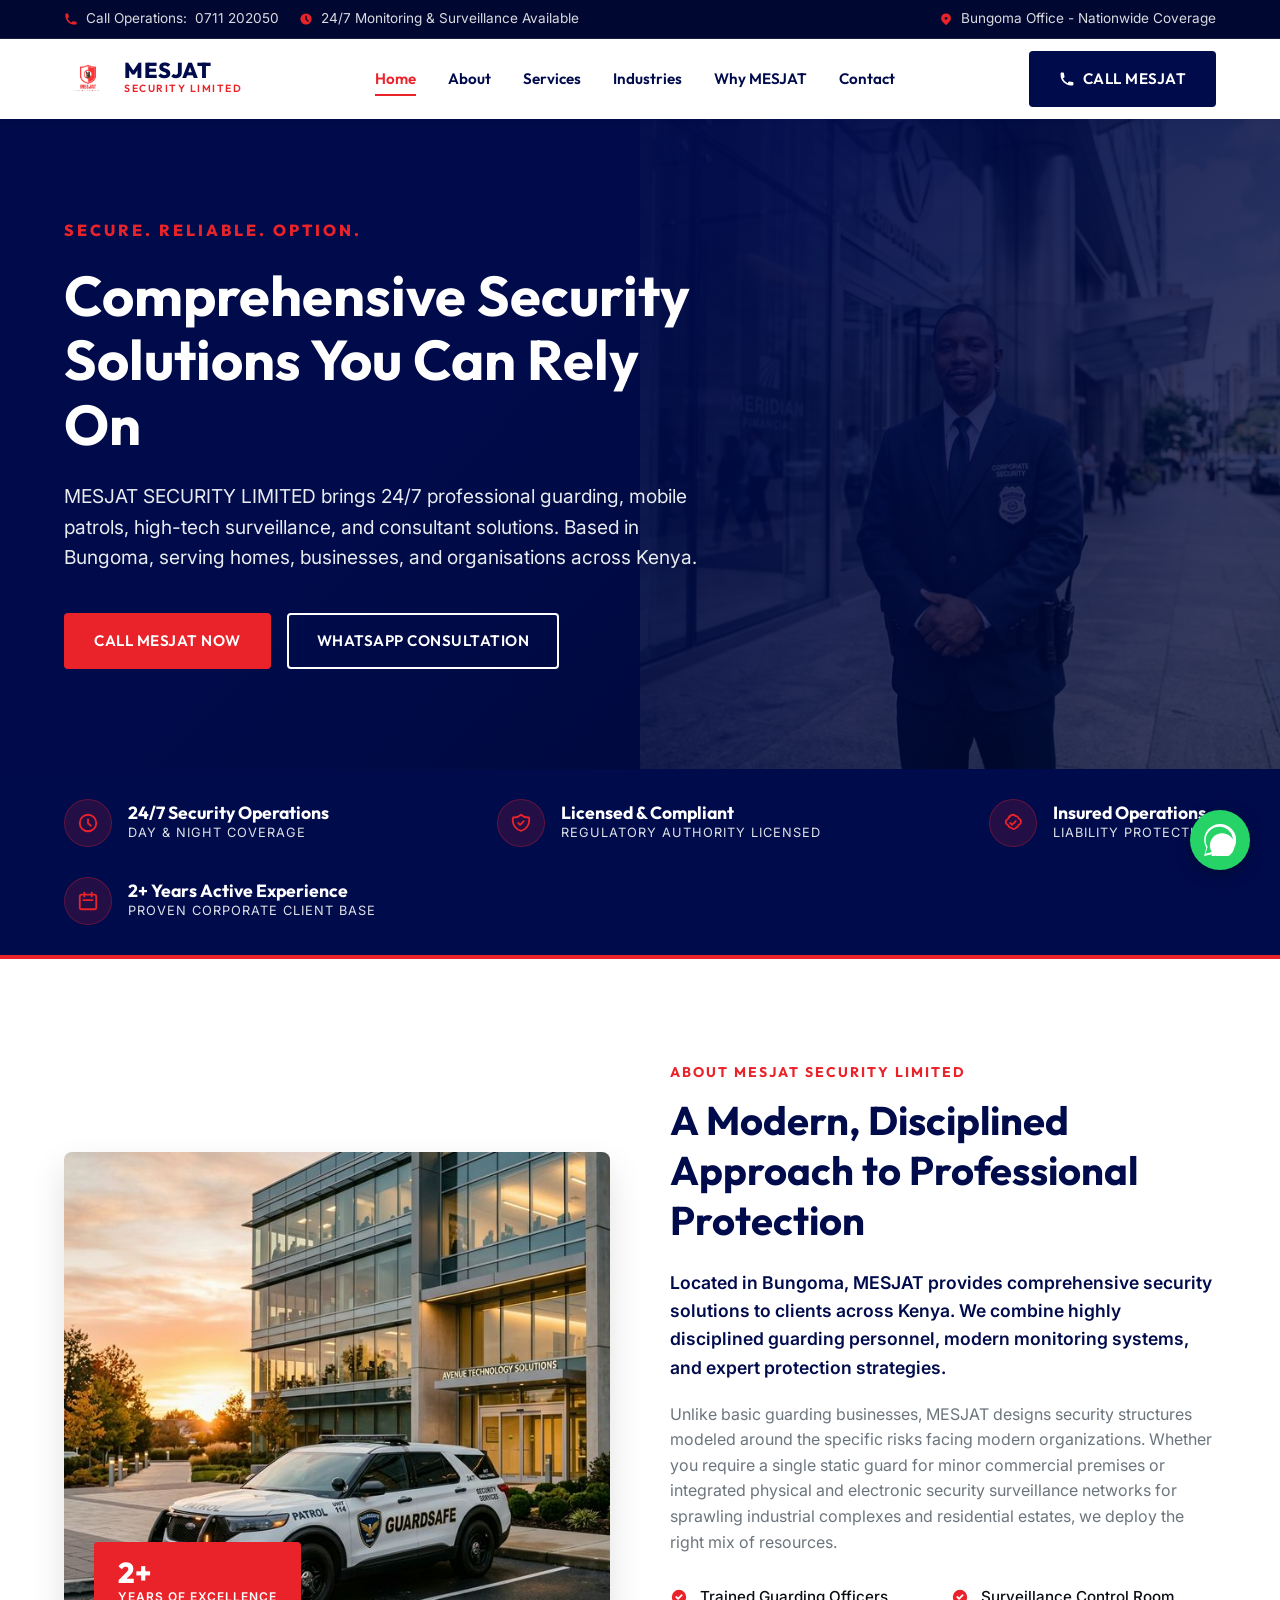
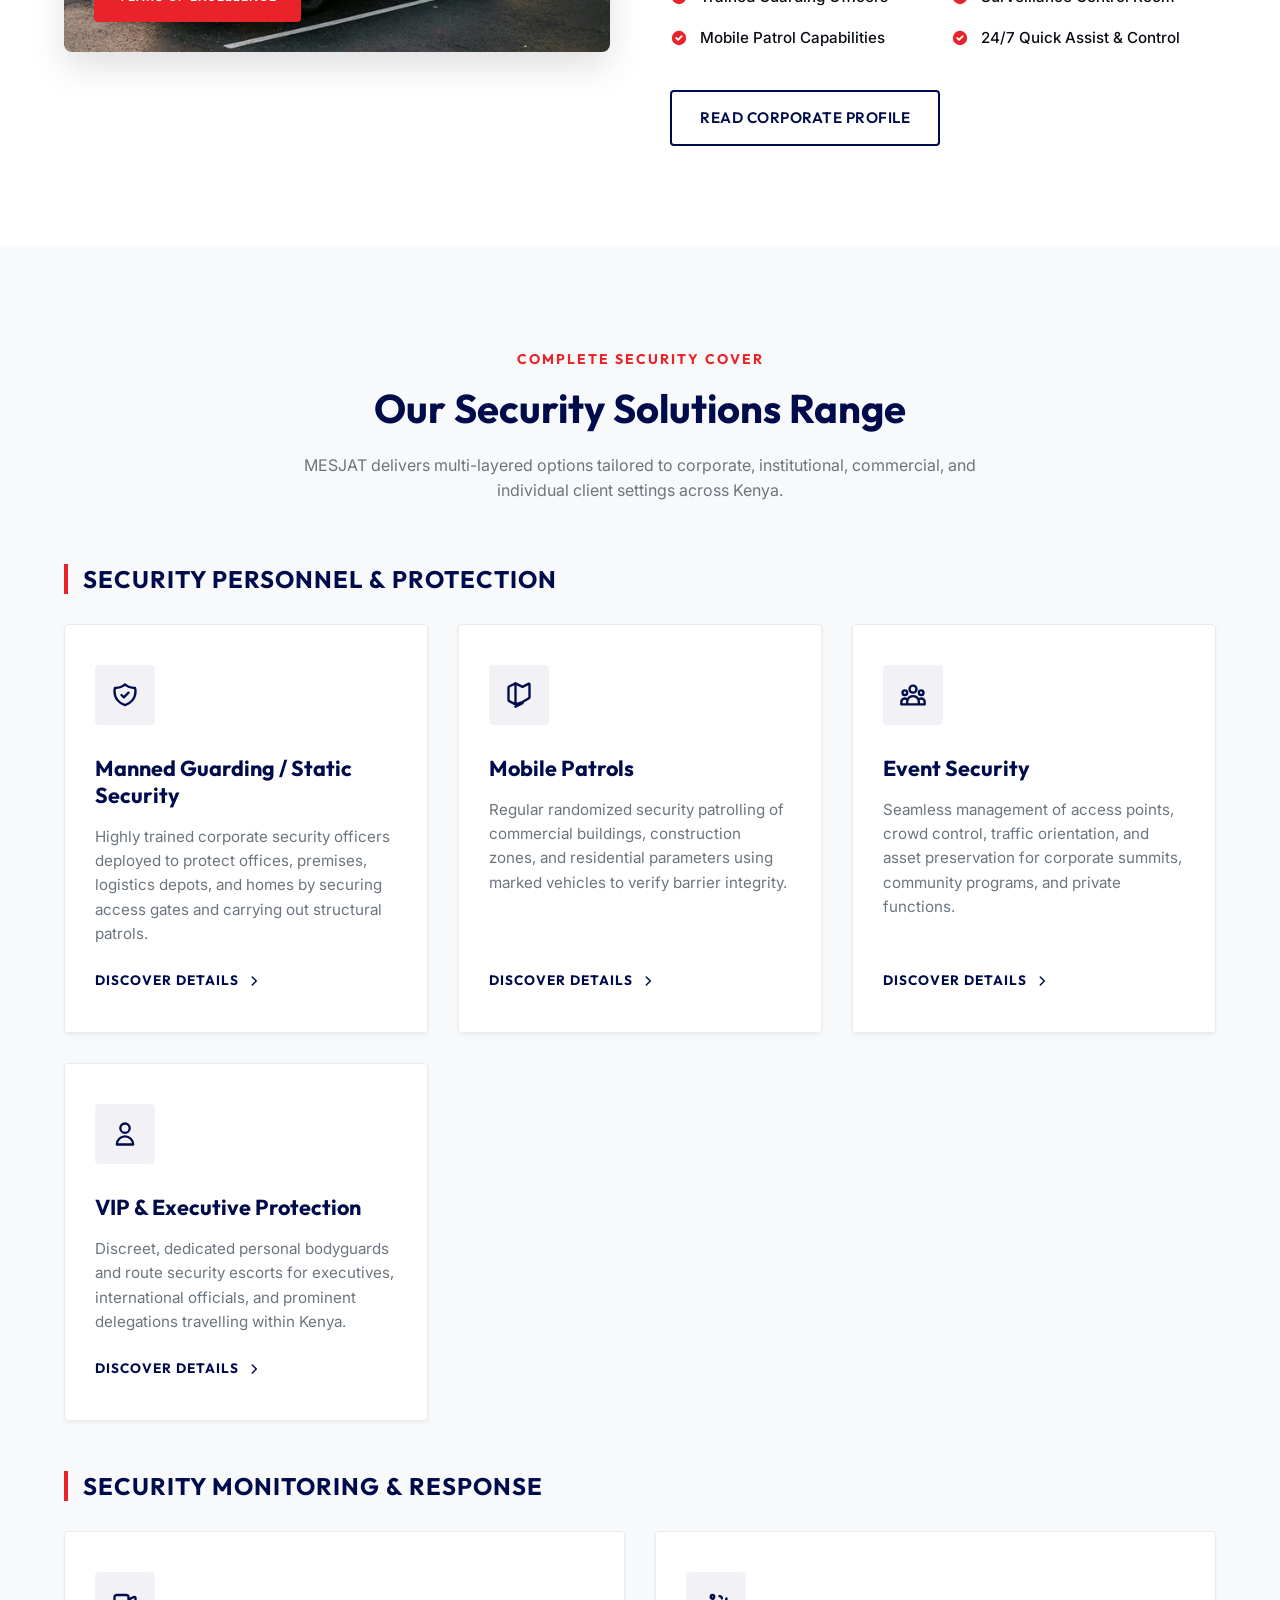
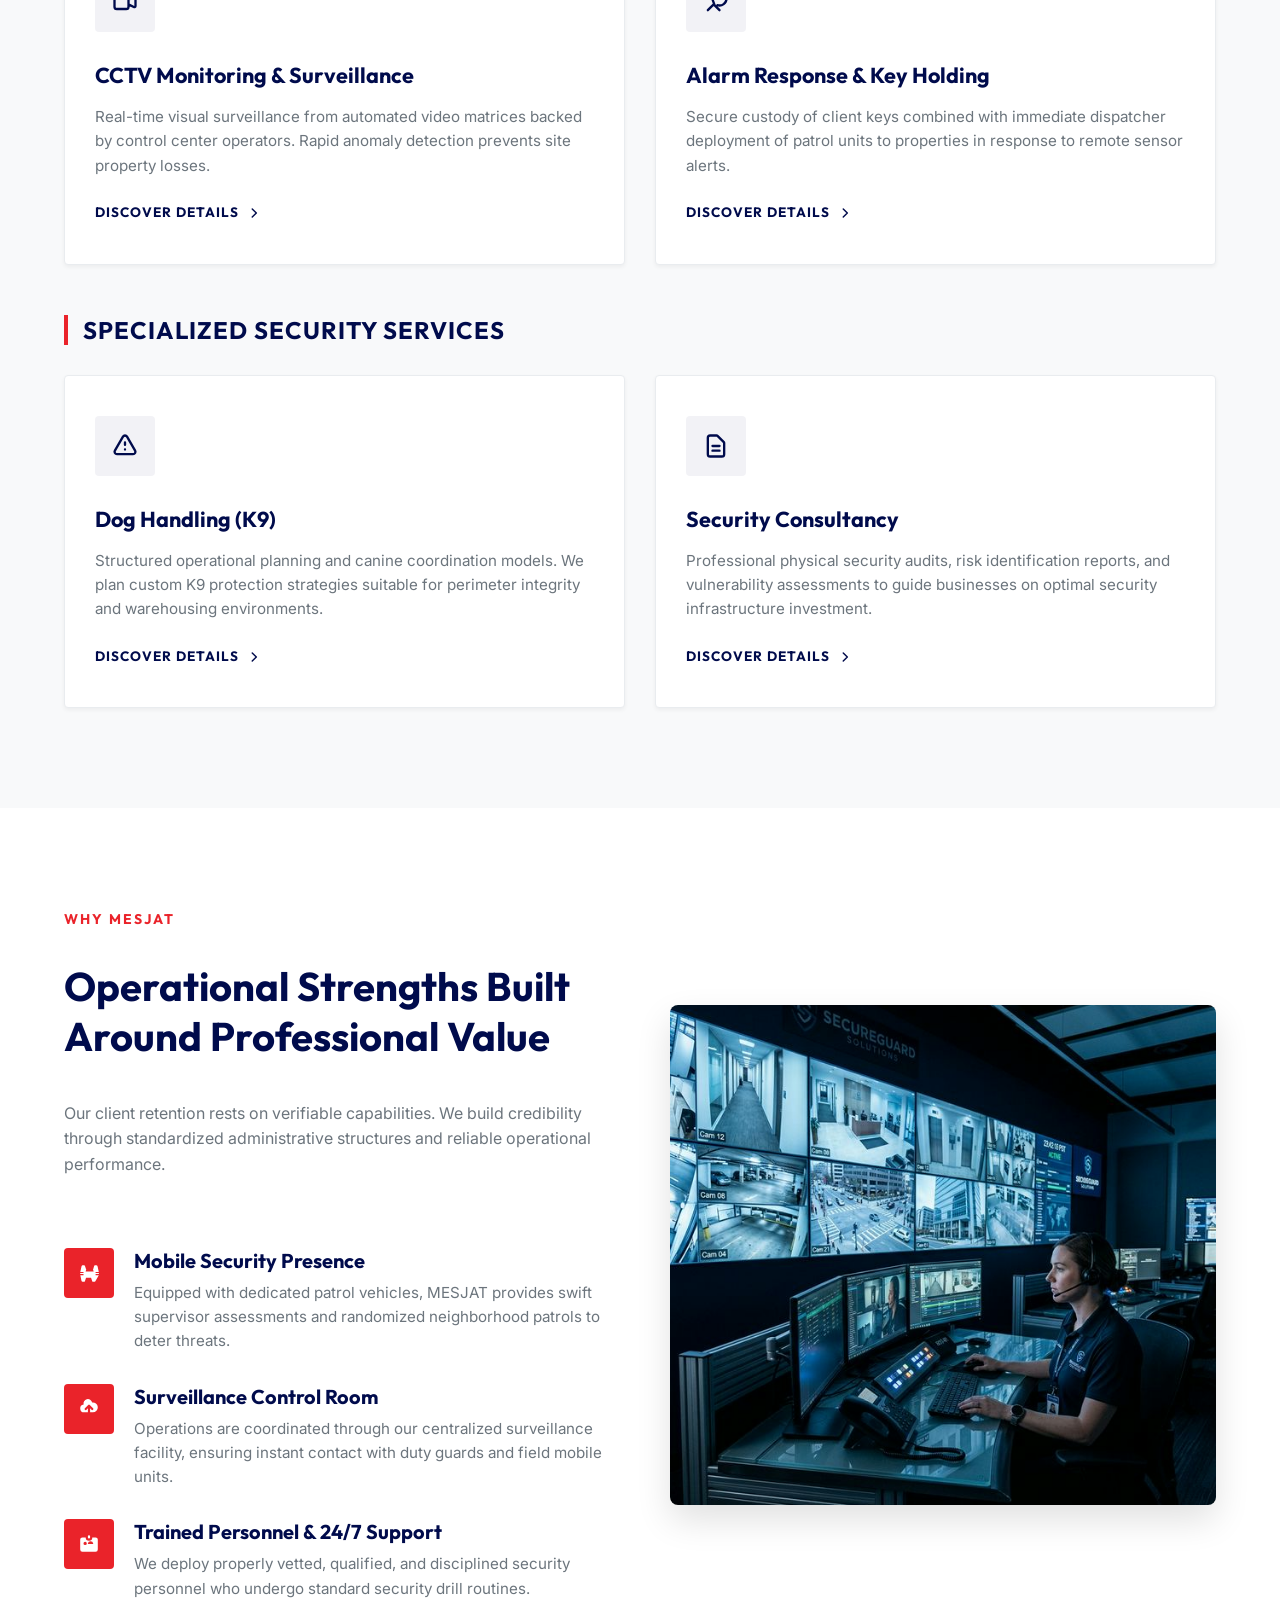
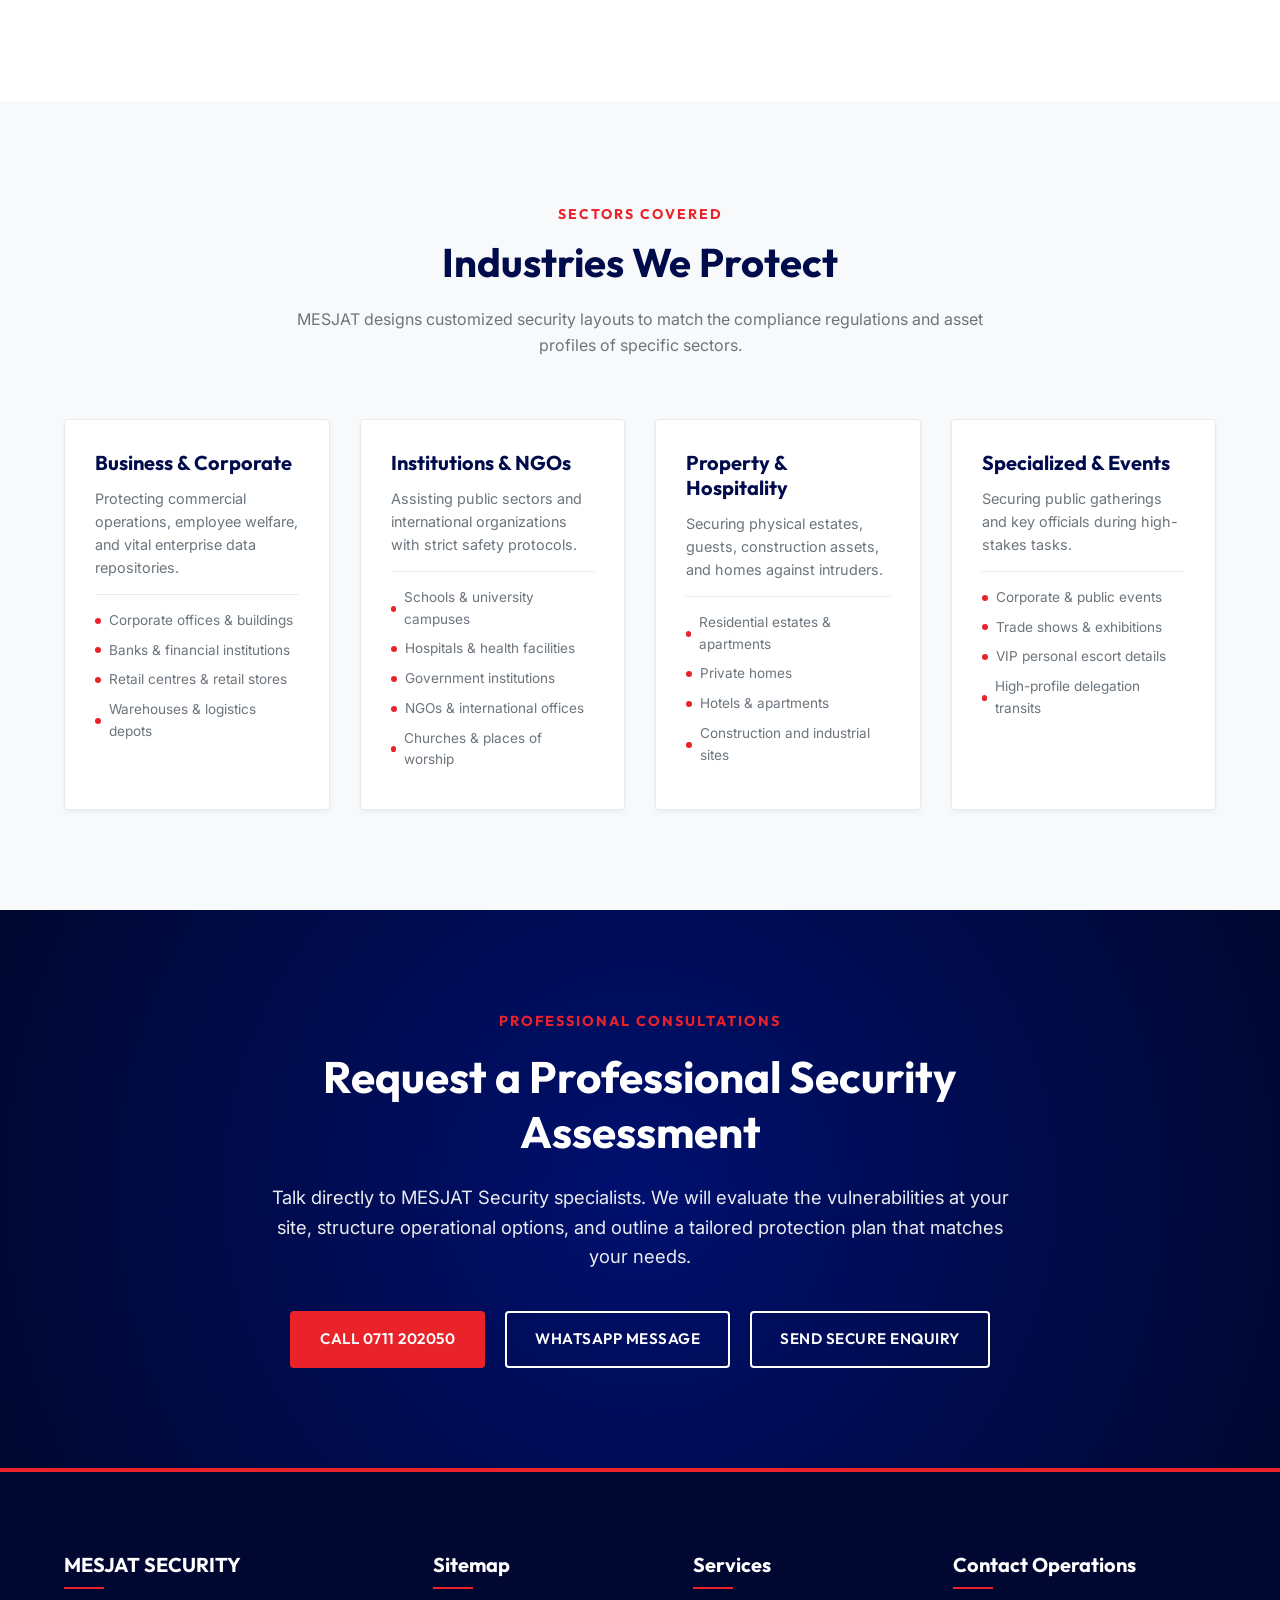
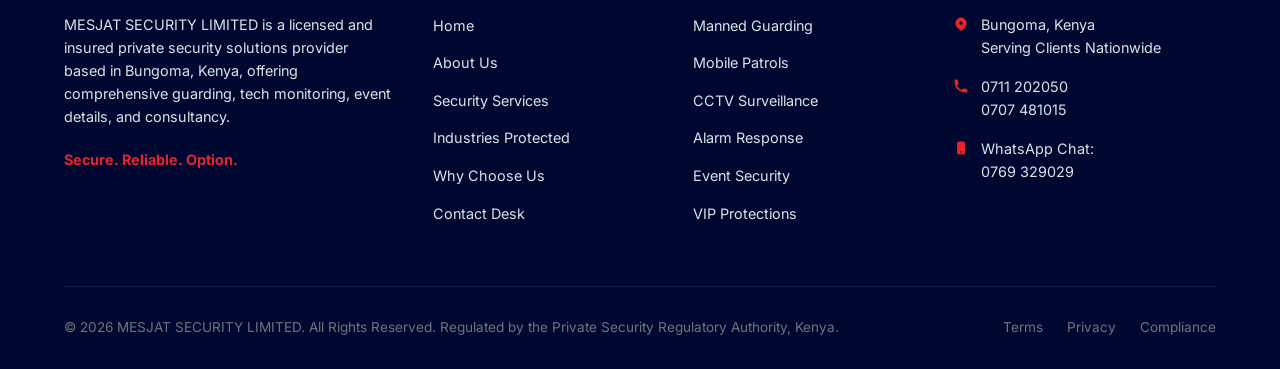
==== index.html @ 54c2fff3 "Initial MESJAT website" ====
<!DOCTYPE html>
<html lang="en">

<head>
    <meta charset="UTF-8">
    <meta name="viewport" content="width=device-width, initial-scale=1.0">
    <!-- Primary SEO Metadata -->
    <title>MESJAT SECURITY LIMITED — Premium Security Solutions in Bungoma & Across Kenya</title>
    <meta name="description"
        content="MESJAT SECURITY LIMITED offers professional, reliable guarding, mobile patrols, Event security, CCTV monitoring, VIP protection, and security consultancy. Located in Bungoma, serving clients across Kenya. Secure. Reliable. Option.">
    <meta name="keywords"
        content="security company Bungoma, security services Kenya, manned guarding Kenya, CCTV surveillance, VIP protection Kenya, mobile patrols, alarm response Bungoma, K9 security Kenya, security consultancy">
    <link rel="canonical" href="index.html">

    <!-- Open Graph / Social Metadata -->
    <meta property="og:type" content="website">
    <meta property="og:title" content="MESJAT SECURITY LIMITED — Secure. Reliable. Option.">
    <meta property="og:description"
        content="Professional, licensed, and comprehensive security solutions for corporate, property, institutional, and private clients. Based in Bungoma, Kenya.">
    <meta property="og:image" content="assets/MESJAT Security Ltd.png">

    <!-- Favicon & Stylesheet -->
    <link rel="shortcut icon" href="assets/Mesjat logo.png" type="image/x-icon">
    <link rel="stylesheet" href="css/style.css">
</head>

<body>

    <!-- Top Bar -->
    <div class="top-bar">
        <div class="container">
            <div class="top-bar-info">
                <div class="top-bar-item">
                    <!-- Telephone Icon -->
                    <svg fill="currentColor" viewBox="0 0 20 20">
                        <path
                            d="M2 3a1 1 0 011-1h2.153a1 1 0 01.986.836l.74 4.435a1 1 0 01-.54 1.06l-1.548.773a11.037 11.037 0 006.105 6.105l.774-1.548a1 1 0 011.059-.54l4.435.74a1 1 0 01.836.986V17a1 1 0 01-1 1h-2C7.82 18 2 12.18 2 5V3z">
                        </path>
                    </svg>
                    Call Operations: <a href="tel:0711202050" class="phone-link-primary" data-format-text="true">0711
                        202050</a>
                </div>
                <div class="top-bar-item">
                    <!-- Clock Icon -->
                    <svg fill="currentColor" viewBox="0 0 20 20">
                        <path fill-rule="evenodd"
                            d="M10 18a8 8 0 100-16 8 8 0 000 16zm1-12a1 1 0 10-2 0v4a1 1 0 00.293.707l2.828 2.829a1 1 0 101.415-1.415L11 9.586V6z"
                            clip-rule="evenodd"></path>
                    </svg>
                    24/7 Monitoring & Surveillance Available
                </div>
            </div>
            <div class="top-bar-info">
                <div class="top-bar-item">
                    <!-- Location Pin Icon -->
                    <svg fill="currentColor" viewBox="0 0 20 20">
                        <path fill-rule="evenodd"
                            d="M5.05 4.05a7 7 0 119.9 9.9L10 18.9l-4.95-4.95a7 7 0 010-9.9zM10 11a2 2 0 100-4 2 2 0 000 4z"
                            clip-rule="evenodd"></path>
                    </svg>
                    Bungoma Office - Nationwide Coverage
                </div>
            </div>
        </div>
    </div>

    <!-- Header / Navbar -->
    <header class="site-header">
        <div class="container">
            <a href="index.html" class="logo-link" aria-label="MESJAT Security Home">
                <img src="assets/Mesjat logo.png" alt="MESJAT logo" class="logo-img">
                <div class="logo-text">
                    <span class="logo-name">MESJAT</span>
                    <span class="logo-sub">SECURITY LIMITED</span>
                </div>
            </a>

            <nav class="nav-bar" aria-label="Main Navigation">
                <ul class="nav-menu">
                    <li><a href="index.html" class="nav-link active">Home</a></li>
                    <li><a href="about.html" class="nav-link">About</a></li>
                    <li><a href="services.html" class="nav-link">Services</a></li>
                    <li><a href="industries.html" class="nav-link">Industries</a></li>
                    <li><a href="why-mesjat.html" class="nav-link">Why MESJAT</a></li>
                    <li><a href="contact.html" class="nav-link">Contact</a></li>
                </ul>
            </nav>

            <div class="header-cta">
                <a href="tel:0711202050" class="btn btn-navy phone-link-primary" data-format-text="false">
                    <!-- Phone Icon Inner -->
                    <svg fill="currentColor" viewBox="0 0 20 20" style="width:16px;height:16px;margin-right:8px;">
                        <path
                            d="M2 3a1 1 0 011-1h2.153a1 1 0 01.986.836l.74 4.435a1 1 0 01-.54 1.06l-1.548.773a11.037 11.037 0 006.105 6.105l.774-1.548a1 1 0 011.059-.54l4.435.74a1 1 0 01.836.986V17a1 1 0 01-1 1h-2C7.82 18 2 12.18 2 5V3z">
                        </path>
                    </svg>
                    CALL MESJAT
                </a>
            </div>

            <button class="burger-menu" aria-label="Toggle navigation menu" aria-expanded="false">
                <span class="burger-bar"></span>
                <span class="burger-bar"></span>
                <span class="burger-bar"></span>
            </button>
        </div>
    </header>

    <!-- Hero Section -->
    <section class="hero" aria-label="MESJAT Security Hero Banner">
        <div class="hero-bg" style="background-image: url('assets/corporate_security_hero.png');"></div>
        <div class="hero-overlay"></div>
        <div class="container">
            <div class="hero-content reveal active">
                <span class="hero-tagline">Secure. Reliable. Option.</span>
                <h1 class="hero-title">Comprehensive Security Solutions You Can Rely On</h1>
                <p class="hero-subtitle">MESJAT SECURITY LIMITED brings 24/7 professional guarding, mobile patrols,
                    high-tech surveillance, and consultant solutions. Based in Bungoma, serving homes, businesses, and
                    organisations across Kenya.</p>
                <div class="hero-actions">
                    <a href="tel:0711202050" class="btn btn-primary phone-link-primary" data-format-text="false">CALL
                        MESJAT NOW</a>
                    <a href="#" class="btn btn-secondary whatsapp-link-btn" target="_blank" rel="noopener">WHATSAPP
                        CONSULTATION</a>
                </div>
            </div>
        </div>
    </section>

    <!-- Trust Strip -->
    <section class="trust-strip" aria-label="MESJAT Verified Trust Credentials">
        <div class="container">
            <div class="trust-grid">
                <div class="trust-item">
                    <div class="trust-icon">
                        <!-- Clock Logo -->
                        <svg fill="none" stroke="currentColor" stroke-width="2" viewBox="0 0 24 24">
                            <path stroke-linecap="round" stroke-linejoin="round"
                                d="M12 8v4l3 3m6-3a9 9 0 11-18 0 9 9 0 0118 0z"></path>
                        </svg>
                    </div>
                    <div class="trust-text">
                        <h4>24/7 Security Operations</h4>
                        <p>Day & Night Coverage</p>
                    </div>
                </div>
                <div class="trust-item">
                    <div class="trust-icon">
                        <!-- Shield Badge Logo -->
                        <svg fill="none" stroke="currentColor" stroke-width="2" viewBox="0 0 24 24">
                            <path stroke-linecap="round" stroke-linejoin="round"
                                d="M9 12l2 2 4-4m5.618-4.016A11.955 11.955 0 0112 2.944a11.955 11.955 0 01-8.618 3.04A12.02 12.02 0 003 9c0 5.591 3.824 10.29 9 11.622 5.176-1.332 9-6.03 9-11.622 0-1.042-.133-2.052-.382-3.016z">
                            </path>
                        </svg>
                    </div>
                    <div class="trust-text">
                        <h4>Licensed & Compliant</h4>
                        <p>Regulatory Authority Licensed</p>
                    </div>
                </div>
                <div class="trust-item">
                    <div class="trust-icon">
                        <!-- Insured Ribbon Logo -->
                        <svg fill="none" stroke="currentColor" stroke-width="2" viewBox="0 0 24 24">
                            <path stroke-linecap="round" stroke-linejoin="round"
                                d="M9 12l2 2 4-4M7.835 4.697a3.42 3.42 0 001.946-.806 3.42 3.42 0 014.438 0 3.42 3.42 0 001.946.806 3.475 3.475 0 011.611 1.713c.25.502.64.902 1.118 1.148a3.42 3.42 0 010 6.084 3.42 3.42 0 00-1.118 1.148 3.475 3.475 0 01-1.61 1.713c-.502.25-.902.64-1.148 1.118a3.42 3.42 0 01-4.438 0 3.42 3.42 0 00-1.946-.806 3.476 3.476 0 01-1.611-1.713c-.25-.502-.64-.902-1.118-1.148a3.42 3.42 0 010-6.084 3.42 3.42 0 001.118-1.148 3.475 3.475 0 011.61-1.713z">
                            </path>
                        </svg>
                    </div>
                    <div class="trust-text">
                        <h4>Insured Operations</h4>
                        <p>Liability Protection</p>
                    </div>
                </div>
                <div class="trust-item">
                    <div class="trust-icon">
                        <!-- Calendar / 2 Years -->
                        <svg fill="none" stroke="currentColor" stroke-width="2" viewBox="0 0 24 24">
                            <path stroke-linecap="round" stroke-linejoin="round"
                                d="M8 7V3m8 4V3m-9 8h10M5 21h14a2 2 0 002-2V7a2 2 0 00-2-2H5a2 2 0 00-2 2v12a2 2 0 002 2z">
                            </path>
                        </svg>
                    </div>
                    <div class="trust-text">
                        <h4>2+ Years Active Experience</h4>
                        <p>Proven Corporate Client Base</p>
                    </div>
                </div>
            </div>
        </div>
    </section>

    <!-- About Section -->
    <section class="section reveal" id="about" aria-label="About MESJAT Security">
        <div class="container">
            <div class="about-grid">
                <div class="about-image">
                    <!-- Displayed custom security vehicle graphics asset for representation -->
                    <img src="assets/mobile_patrol_car.png" alt="MESJAT Security licensed vehicle patrol capability">
                    <div class="about-badge">
                        <span class="years">2+</span>
                        <span class="text">Years of Excellence</span>
                    </div>
                </div>
                <div class="about-content">
                    <span class="subtitle">About MESJAT Security Limited</span>
                    <h2>A Modern, Disciplined Approach to Professional Protection</h2>
                    <p class="about-highlight">Located in Bungoma, MESJAT provides comprehensive security solutions to
                        clients across Kenya. We combine highly disciplined guarding personnel, modern monitoring
                        systems, and expert protection strategies.</p>
                    <p>Unlike basic guarding businesses, MESJAT designs security structures modeled around the specific
                        risks facing modern organizations. Whether you require a single static guard for minor
                        commercial premises or integrated physical and electronic security surveillance networks for
                        sprawling industrial complexes and residential estates, we deploy the right mix of resources.
                    </p>

                    <div class="about-bullets">
                        <div class="about-bullet-item">
                            <!-- Bullet check icon -->
                            <svg fill="currentColor" viewBox="0 0 20 20">
                                <path fill-rule="evenodd"
                                    d="M10 18a8 8 0 100-16 8 8 0 000 16zm3.707-9.293a1 1 0 00-1.414-1.414L9 10.586 7.707 9.293a1 1 0 00-1.414 1.414l2 2a1 1 0 001.414 0l4-4z"
                                    clip-rule="evenodd"></path>
                            </svg>
                            <span>Trained Guarding Officers</span>
                        </div>
                        <div class="about-bullet-item">
                            <svg fill="currentColor" viewBox="0 0 20 20">
                                <path fill-rule="evenodd"
                                    d="M10 18a8 8 0 100-16 8 8 0 000 16zm3.707-9.293a1 1 0 00-1.414-1.414L9 10.586 7.707 9.293a1 1 0 00-1.414 1.414l2 2a1 1 0 001.414 0l4-4z"
                                    clip-rule="evenodd"></path>
                            </svg>
                            <span>Surveillance Control Room</span>
                        </div>
                        <div class="about-bullet-item">
                            <svg fill="currentColor" viewBox="0 0 20 20">
                                <path fill-rule="evenodd"
                                    d="M10 18a8 8 0 100-16 8 8 0 000 16zm3.707-9.293a1 1 0 00-1.414-1.414L9 10.586 7.707 9.293a1 1 0 00-1.414 1.414l2 2a1 1 0 001.414 0l4-4z"
                                    clip-rule="evenodd"></path>
                            </svg>
                            <span>Mobile Patrol Capabilities</span>
                        </div>
                        <div class="about-bullet-item">
                            <svg fill="currentColor" viewBox="0 0 20 20">
                                <path fill-rule="evenodd"
                                    d="M10 18a8 8 0 100-16 8 8 0 000 16zm3.707-9.293a1 1 0 00-1.414-1.414L9 10.586 7.707 9.293a1 1 0 00-1.414 1.414l2 2a1 1 0 001.414 0l4-4z"
                                    clip-rule="evenodd"></path>
                            </svg>
                            <span>24/7 Quick Assist & Control</span>
                        </div>
                    </div>

                    <a href="about.html" class="btn btn-outline">Read Corporate Profile</a>
                </div>
            </div>
        </div>
    </section>

    <!-- Services Overview -->
    <section class="section section-bg-light reveal" id="services" aria-label="MESJAT Security Services">
        <div class="container">
            <div class="section-header">
                <span class="subtitle">Complete Security Cover</span>
                <h2>Our Security Solutions Range</h2>
                <p>MESJAT delivers multi-layered options tailored to corporate, institutional, commercial, and
                    individual client settings across Kenya.</p>
            </div>

            <div class="services-categories-container">
                <!-- Group 1: Personnel & Protection -->
                <div>
                    <h3 class="services-category-title">Security Personnel & Protection</h3>
                    <div class="services-grid">

                        <!-- 1. Manned Guarding -->
                        <div class="service-card">
                            <div class="service-icon">
                                <svg fill="none" stroke="currentColor" stroke-width="2" viewBox="0 0 24 24">
                                    <path stroke-linecap="round" stroke-linejoin="round"
                                        d="M9 12l2 2 4-4m5.618-4.016A11.955 11.955 0 0112 2.944a11.955 11.955 0 01-8.618 3.04A12.02 12.02 0 003 9c0 5.591 3.824 10.29 9 11.622 5.176-1.332 9-6.03 9-11.622 0-1.042-.133-2.052-.382-3.016z">
                                    </path>
                                </svg>
                            </div>
                            <h3>Manned Guarding / Static Security</h3>
                            <p>Highly trained corporate security officers deployed to protect offices, premises,
                                logistics depots, and homes by securing access gates and carrying out structural
                                patrols.</p>
                            <a href="services.html#manned-guarding" class="service-link">
                                Discover Details
                                <svg fill="none" stroke="currentColor" stroke-width="2.5" viewBox="0 0 24 24">
                                    <path stroke-linecap="round" stroke-linejoin="round" d="M9 5l7 7-7 7"></path>
                                </svg>
                            </a>
                        </div>

                        <!-- 2. Mobile Patrols -->
                        <div class="service-card">
                            <div class="service-icon">
                                <svg fill="none" stroke="currentColor" stroke-width="2" viewBox="0 0 24 24">
                                    <path stroke-linecap="round" stroke-linejoin="round"
                                        d="M9 20l-5.447-2.724A1 1 0 013 16.382V5.618a1 1 0 01.553-.894L9 2l6 3 5.447-2.724A1 1 0 0121 3.168v10.764a1 1 0 01-.553.894L15 18l-6 2zM9 2v18m0-18l6 3m-6 17l6-3">
                                    </path>
                                </svg>
                            </div>
                            <h3>Mobile Patrols</h3>
                            <p>Regular randomized security patrolling of commercial buildings, construction zones, and
                                residential parameters using marked vehicles to verify barrier integrity.</p>
                            <a href="services.html#mobile-patrols" class="service-link">
                                Discover Details
                                <svg fill="none" stroke="currentColor" stroke-width="2.5" viewBox="0 0 24 24">
                                    <path stroke-linecap="round" stroke-linejoin="round" d="M9 5l7 7-7 7"></path>
                                </svg>
                            </a>
                        </div>

                        <!-- 3. Event Security -->
                        <div class="service-card">
                            <div class="service-icon">
                                <svg fill="none" stroke="currentColor" stroke-width="2" viewBox="0 0 24 24">
                                    <path stroke-linecap="round" stroke-linejoin="round"
                                        d="M17 20h5v-2a3 3 0 00-5.356-1.857M17 20H7m10 0v-2c0-.656-.126-1.283-.356-1.857M7 20H2v-2a3 3 0 015.356-1.857M7 20v-2c0-.656.126-1.283.356-1.857m0 0a5.002 5.002 0 019.288 0M15 7a3 3 0 11-6 0 3 3 0 016 0zm6 3a2 2 0 11-4 0 2 2 0 014 0zM7 10a2 2 0 11-4 0 2 2 0 014 0z">
                                    </path>
                                </svg>
                            </div>
                            <h3>Event Security</h3>
                            <p>Seamless management of access points, crowd control, traffic orientation, and asset
                                preservation for corporate summits, community programs, and private functions.</p>
                            <a href="services.html#event-security" class="service-link">
                                Discover Details
                                <svg fill="none" stroke="currentColor" stroke-width="2.5" viewBox="0 0 24 24">
                                    <path stroke-linecap="round" stroke-linejoin="round" d="M9 5l7 7-7 7"></path>
                                </svg>
                            </a>
                        </div>

                        <!-- 6. VIP & Executive Protection -->
                        <div class="service-card">
                            <div class="service-icon">
                                <svg fill="none" stroke="currentColor" stroke-width="2" viewBox="0 0 24 24">
                                    <path stroke-linecap="round" stroke-linejoin="round"
                                        d="M16 7a4 4 0 11-8 0 4 4 0 018 0zM12 14a7 7 0 00-7 7h14a7 7 0 00-7-7z"></path>
                                </svg>
                            </div>
                            <h3>VIP & Executive Protection</h3>
                            <p>Discreet, dedicated personal bodyguards and route security escorts for executives,
                                international officials, and prominent delegations travelling within Kenya.</p>
                            <a href="services.html#vip-protection" class="service-link">
                                Discover Details
                                <svg fill="none" stroke="currentColor" stroke-width="2.5" viewBox="0 0 24 24">
                                    <path stroke-linecap="round" stroke-linejoin="round" d="M9 5l7 7-7 7"></path>
                                </svg>
                            </a>
                        </div>

                    </div>
                </div>

                <!-- Group 2: Monitoring & Response -->
                <div>
                    <h3 class="services-category-title">Security Monitoring & Response</h3>
                    <div class="services-grid">

                        <!-- 4. CCTV Monitoring -->
                        <div class="service-card">
                            <div class="service-icon">
                                <svg fill="none" stroke="currentColor" stroke-width="2" viewBox="0 0 24 24">
                                    <path stroke-linecap="round" stroke-linejoin="round"
                                        d="M15 10l4.553-2.276A1 1 0 0121 8.618v6.764a1 1 0 01-1.447.894L15 14M5 18h8a2 2 0 002-2V8a2 2 0 00-2-2H5a2 2 0 00-2 2v8a2 2 0 002 2z">
                                    </path>
                                </svg>
                            </div>
                            <h3>CCTV Monitoring & Surveillance</h3>
                            <p>Real-time visual surveillance from automated video matrices backed by control center
                                operators. Rapid anomaly detection prevents site property losses.</p>
                            <a href="services.html#cctv-monitoring" class="service-link">
                                Discover Details
                                <svg fill="none" stroke="currentColor" stroke-width="2.5" viewBox="0 0 24 24">
                                    <path stroke-linecap="round" stroke-linejoin="round" d="M9 5l7 7-7 7"></path>
                                </svg>
                            </a>
                        </div>

                        <!-- 5. Alarm Response -->
                        <div class="service-card">
                            <div class="service-icon">
                                <svg fill="none" stroke="currentColor" stroke-width="2" viewBox="0 0 24 24">
                                    <path stroke-linecap="round" stroke-linejoin="round"
                                        d="M15 7a2 2 0 012 2m4 0a6 6 0 01-7.743 5.74M10 14l-5 5m5-5l5 5m-4.243-4.243L9 9.757M10.5 7.5a1.5 1.5 0 11-3 0 1.5 1.5 0 013 0z">
                                    </path>
                                </svg>
                            </div>
                            <h3>Alarm Response & Key Holding</h3>
                            <p>Secure custody of client keys combined with immediate dispatcher deployment of patrol
                                units to properties in response to remote sensor alerts.</p>
                            <a href="services.html#alarm-response" class="service-link">
                                Discover Details
                                <svg fill="none" stroke="currentColor" stroke-width="2.5" viewBox="0 0 24 24">
                                    <path stroke-linecap="round" stroke-linejoin="round" d="M9 5l7 7-7 7"></path>
                                </svg>
                            </a>
                        </div>

                    </div>
                </div>

                <!-- Group 3: Specialized Security Services -->
                <div>
                    <h3 class="services-category-title">Specialized Security Services</h3>
                    <div class="services-grid">

                        <!-- 7. Dog Handling K9 -->
                        <div class="service-card">
                            <div class="service-icon">
                                <svg fill="none" stroke="currentColor" stroke-width="2" viewBox="0 0 24 24">
                                    <path stroke-linecap="round" stroke-linejoin="round"
                                        d="M12 9v2m0 4h.01m-6.938 4h13.856c1.54 0 2.502-1.667 1.732-3L13.732 4c-.77-1.333-2.694-1.333-3.464 0L3.34 16c-.77 1.333.192 3 1.732 3z">
                                    </path>
                                </svg>
                            </div>
                            <h3>Dog Handling (K9)</h3>
                            <p>Structured operational planning and canine coordination models. We plan custom K9
                                protection strategies suitable for perimeter integrity and warehousing environments.</p>
                            <a href="services.html#k9-handling" class="service-link">
                                Discover Details
                                <svg fill="none" stroke="currentColor" stroke-width="2.5" viewBox="0 0 24 24">
                                    <path stroke-linecap="round" stroke-linejoin="round" d="M9 5l7 7-7 7"></path>
                                </svg>
                            </a>
                        </div>

                        <!-- 8. Security Consultancy -->
                        <div class="service-card">
                            <div class="service-icon">
                                <svg fill="none" stroke="currentColor" stroke-width="2" viewBox="0 0 24 24">
                                    <path stroke-linecap="round" stroke-linejoin="round"
                                        d="M9 12h6m-6 4h6m2 5H7a2 2 0 01-2-2V5a2 2 0 012-2h5.586a1 1 0 01.707.293l5.414 5.414a1 1 0 01.293.707V19a2 2 0 01-2 2z">
                                    </path>
                                </svg>
                            </div>
                            <h3>Security Consultancy</h3>
                            <p>Professional physical security audits, risk identification reports, and vulnerability
                                assessments to guide businesses on optimal security infrastructure investment.</p>
                            <a href="services.html#security-consultancy" class="service-link">
                                Discover Details
                                <svg fill="none" stroke="currentColor" stroke-width="2.5" viewBox="0 0 24 24">
                                    <path stroke-linecap="round" stroke-linejoin="round" d="M9 5l7 7-7 7"></path>
                                </svg>
                            </a>
                        </div>

                    </div>
                </div>
            </div>
        </div>
    </section>

    <!-- Why MESJAT Section -->
    <section class="section reveal" id="why-choose-us" aria-label="Why Choose MESJAT Security">
        <div class="container">
            <div class="why-grid">
                <div class="why-list">
                    <span class="subtitle"
                        style="color:var(--brand-red); font-family:var(--font-heading); font-weight:700; text-transform:uppercase; letter-spacing:2px; font-size:0.875rem;">Why
                        MESJAT</span>
                    <h2 style="font-size:2.5rem; margin-bottom:10px;">Operational Strengths Built Around Professional
                        Value</h2>
                    <p style="margin-bottom:40px;">Our client retention rests on verifiable capabilities. We build
                        credibility through standardized administrative structures and reliable operational performance.
                    </p>

                    <div class="why-item">
                        <div class="why-icon">
                            <svg fill="currentColor" viewBox="0 0 20 20">
                                <path fill-rule="evenodd"
                                    d="M6.267 3.455a.75.75 0 00-.708-.523H4.562c-.666 0-1.258.455-1.4 1.102L2.09 9H5v1h-3v1h3v1H2.09l1.07 4.966c.142.647.734 1.102 1.4 1.102h.997a.75.75 0 00.708-.523l1.066-3.197h4.536l1.066 3.197a.75.75 0 00.708.523h.997c.666 0 1.258-.455 1.4-1.102L18.91 12H16v-1h3v-1h-3V9h2.91l-1.07-4.966a1.43 1.43 0 00-1.4-1.102h-.997a.75.75 0 00-.708.523L13.8 6.652H7.333L6.267 3.455zM6.9 8.652h7.333l-.666-2H7.566l-.666 2z"
                                    clip-rule="evenodd"></path>
                            </svg>
                        </div>
                        <div class="why-info">
                            <h3>Mobile Security Presence</h3>
                            <p>Equipped with dedicated patrol vehicles, MESJAT provides swift supervisor assessments and
                                randomized neighborhood patrols to deter threats.</p>
                        </div>
                    </div>

                    <div class="why-item">
                        <div class="why-icon">
                            <svg fill="currentColor" viewBox="0 0 20 20">
                                <path
                                    d="M5.5 13a3.5 3.5 0 01-.369-6.98 4 4.002 0 017.753-1.977A4.5 4.5 0 1113.5 13H11V9.413l1.293 1.293a1 1 0 001.414-1.414l-3-3a1 1 0 00-1.414 0l-3 3a1 1 0 101.414 1.414L9 9.414V13H5.5z">
                                </path>
                            </svg>
                        </div>
                        <div class="why-info">
                            <h3>Surveillance Control Room</h3>
                            <p>Operations are coordinated through our centralized surveillance facility, ensuring
                                instant contact with duty guards and field mobile units.</p>
                        </div>
                    </div>

                    <div class="why-item">
                        <div class="why-icon">
                            <svg fill="currentColor" viewBox="0 0 20 20">
                                <path fill-rule="evenodd"
                                    d="M10 2a1 1 0 00-1 1v1a1 1 0 002 0V3a1 1 0 00-1-1zM4 4h3a3 3 0 006 0h3a2 2 0 012 2v9a2 2 0 01-2 2H4a2 2 0 01-2-2V6a2 2 0 012-2zm2.5 7a1.5 1.5 0 100-3 1.5 1.5 0 000 3zm2.45-1.5a2.5 2.5 0 014.9 0 .5.5 0 01-.45.5h-4a.5.5 0 01-.45-.5z"
                                    clip-rule="evenodd"></path>
                            </svg>
                        </div>
                        <div class="why-info">
                            <h3>Trained Personnel & 24/7 Support</h3>
                            <p>We deploy properly vetted, qualified, and disciplined security personnel who undergo
                                standard security drill routines.</p>
                        </div>
                    </div>
                </div>

                <div class="why-image">
                    <img src="assets/cctv_monitoring_room.png" alt="MESJAT Security Operations Control Center in Kenya">
                </div>
            </div>
        </div>
    </section>

    <!-- Industries We Protect -->
    <section class="section section-bg-light reveal" id="industries" aria-label="Industries Protected by MESJAT">
        <div class="container">
            <div class="section-header">
                <span class="subtitle">Sectors Covered</span>
                <h2>Industries We Protect</h2>
                <p>MESJAT designs customized security layouts to match the compliance regulations and asset profiles of
                    specific sectors.</p>
            </div>

            <div class="industries-grid">
                <!-- Category 1: Corporate & Business -->
                <div class="industry-card">
                    <div class="industry-info">
                        <h3>Business & Corporate</h3>
                        <p>Protecting commercial operations, employee welfare, and vital enterprise data repositories.
                        </p>
                        <div class="industry-list">
                            <div class="industry-list-item">Corporate offices & buildings</div>
                            <div class="industry-list-item">Banks & financial institutions</div>
                            <div class="industry-list-item">Retail centres & retail stores</div>
                            <div class="industry-list-item">Warehouses & logistics depots</div>
                        </div>
                    </div>
                </div>

                <!-- Category 2: Public & Institutional -->
                <div class="industry-card">
                    <div class="industry-info">
                        <h3>Institutions & NGOs</h3>
                        <p>Assisting public sectors and international organizations with strict safety protocols.</p>
                        <div class="industry-list">
                            <div class="industry-list-item">Schools & university campuses</div>
                            <div class="industry-list-item">Hospitals & health facilities</div>
                            <div class="industry-list-item">Government institutions</div>
                            <div class="industry-list-item">NGOs & international offices</div>
                            <div class="industry-list-item">Churches & places of worship</div>
                        </div>
                    </div>
                </div>

                <!-- Category 3: Property & Residential -->
                <div class="industry-card">
                    <div class="industry-info">
                        <h3>Property & Hospitality</h3>
                        <p>Securing physical estates, guests, construction assets, and homes against intruders.</p>
                        <div class="industry-list">
                            <div class="industry-list-item">Residential estates & apartments</div>
                            <div class="industry-list-item">Private homes</div>
                            <div class="industry-list-item">Hotels & apartments</div>
                            <div class="industry-list-item">Construction and industrial sites</div>
                        </div>
                    </div>
                </div>

                <!-- Category 4: Events & VIP -->
                <div class="industry-card">
                    <div class="industry-info">
                        <h3>Specialized & Events</h3>
                        <p>Securing public gatherings and key officials during high-stakes tasks.</p>
                        <div class="industry-list">
                            <div class="industry-list-item">Corporate & public events</div>
                            <div class="industry-list-item">Trade shows & exhibitions</div>
                            <div class="industry-list-item">VIP personal escort details</div>
                            <div class="industry-list-item">High-profile delegation transits</div>
                        </div>
                    </div>
                </div>
            </div>
        </div>
    </section>

    <!-- Consultation Assessment CTA -->
    <section class="lead-section reveal" aria-label="Request Security Assessment">
        <div class="container">
            <span class="lead-subtitle">Professional Consultations</span>
            <h2>Request a Professional Security Assessment</h2>
            <p>Talk directly to MESJAT Security specialists. We will evaluate the vulnerabilities at your site,
                structure operational options, and outline a tailored protection plan that matches your needs.</p>
            <div class="lead-actions">
                <a href="tel:0711202050" class="btn btn-primary phone-link-primary" data-format-text="false">CALL 0711
                    202050</a>
                <a href="#" class="btn btn-secondary whatsapp-link-btn" target="_blank" rel="noopener">WHATSAPP
                    MESSAGE</a>
                <a href="contact.html" class="btn btn-outline"
                    style="border-color:var(--color-light); color:var(--color-light);">SEND SECURE ENQUIRY</a>
            </div>
        </div>
    </section>

    <!-- Footer -->
    <footer class="site-footer">
        <div class="container">
            <div class="footer-grid">
                <div class="footer-col footer-about">
                    <h3>MESJAT SECURITY</h3>
                    <p>MESJAT SECURITY LIMITED is a licensed and insured private security solutions provider based in
                        Bungoma, Kenya, offering comprehensive guarding, tech monitoring, event details, and
                        consultancy.</p>
                    <p style="font-weight: 700; color: var(--brand-red);">Secure. Reliable. Option.</p>
                </div>

                <div class="footer-col">
                    <h3>Sitemap</h3>
                    <ul class="footer-links-list">
                        <li><a href="index.html" class="footer-link">Home</a></li>
                        <li><a href="about.html" class="footer-link">About Us</a></li>
                        <li><a href="services.html" class="footer-link">Security Services</a></li>
                        <li><a href="industries.html" class="footer-link">Industries Protected</a></li>
                        <li><a href="why-mesjat.html" class="footer-link">Why Choose Us</a></li>
                        <li><a href="contact.html" class="footer-link">Contact Desk</a></li>
                    </ul>
                </div>

                <div class="footer-col">
                    <h3>Services</h3>
                    <ul class="footer-links-list">
                        <li><a href="services.html#manned-guarding" class="footer-link">Manned Guarding</a></li>
                        <li><a href="services.html#mobile-patrols" class="footer-link">Mobile Patrols</a></li>
                        <li><a href="services.html#cctv-monitoring" class="footer-link">CCTV Surveillance</a></li>
                        <li><a href="services.html#alarm-response" class="footer-link">Alarm Response</a></li>
                        <li><a href="services.html#event-security" class="footer-link">Event Security</a></li>
                        <li><a href="services.html#vip-protection" class="footer-link">VIP Protections</a></li>
                    </ul>
                </div>

                <div class="footer-col">
                    <h3>Contact Operations</h3>
                    <div class="footer-contact-info">
                        <div class="footer-contact-item">
                            <svg fill="currentColor" viewBox="0 0 20 20">
                                <path fill-rule="evenodd"
                                    d="M5.05 4.05a7 7 0 119.9 9.9L10 18.9l-4.95-4.95a7 7 0 010-9.9zM10 11a2 2 0 100-4 2 2 0 000 4z"
                                    clip-rule="evenodd"></path>
                            </svg>
                            <span>Bungoma, Kenya<br>Serving Clients Nationwide</span>
                        </div>
                        <div class="footer-contact-item">
                            <svg fill="currentColor" viewBox="0 0 20 20">
                                <path
                                    d="M2 3a1 1 0 011-1h2.153a1 1 0 01.986.836l.74 4.435a1 1 0 01-.54 1.06l-1.548.773a11.037 11.037 0 006.105 6.105l.774-1.548a1 1 0 011.059-.54l4.435.74a1 1 0 01.836.986V17a1 1 0 01-1 1h-2C7.82 18 2 12.18 2 5V3z">
                                </path>
                            </svg>
                            <div>
                                <a href="tel:0711202050" class="phone-link-primary">0711 202050</a><br>
                                <a href="tel:0707481015" class="phone-link-secondary">0707 481015</a>
                            </div>
                        </div>
                        <div class="footer-contact-item">
                            <!-- Mobile Phone/WhatsApp SVG -->
                            <svg fill="currentColor" viewBox="0 0 20 20">
                                <path fill-rule="evenodd"
                                    d="M7 2a2 2 0 00-2 2v12a2 2 0 002 2h6a2 2 0 002-2V4a2 2 0 00-2-2H7zm3 14a1 1 0 100-2 1 1 0 000 2z"
                                    clip-rule="evenodd"></path>
                            </svg>
                            <div>
                                WhatsApp Chat:<br>
                                <a href="#" class="whatsapp-link-btn" target="_blank" rel="noopener">0769 329029</a>
                            </div>
                        </div>
                    </div>
                </div>
            </div>

            <div class="footer-bottom">
                <p>&copy; 2026 MESJAT SECURITY LIMITED. All Rights Reserved. Regulated by the Private Security
                    Regulatory Authority, Kenya.</p>
                <div class="footer-bottom-links">
                    <a href="contact.html">Terms</a>
                    <a href="contact.html">Privacy</a>
                    <a href="contact.html">Compliance</a>
                </div>
            </div>
        </div>
    </footer>

    <!-- Floating WhatsApp Widget -->
    <a href="#" class="whats-app-btn whatsapp-link-btn" target="_blank" rel="noopener"
        aria-label="Chat with MESJAT on WhatsApp">
        <svg viewBox="0 0 24 24" fill="currentColor">
            <path
                d="M.057 24l1.687-6.163c-1.041-1.804-1.588-3.849-1.587-5.946C.003 5.419 5.422.002 12.079.002c3.222.001 6.252 1.255 8.533 3.538 2.28 2.282 3.53 5.314 3.528 8.537-.006 6.661-5.426 12.079-12.081 12.079-.001 0-.001 0-.002 0-2.002-.001-3.973-.5-5.713-1.448L0 24zm6.75-2.885c1.611.955 3.197 1.458 4.705 1.458 5.626 0 10.201-4.576 10.206-10.206.002-2.727-1.059-5.291-2.988-7.222-1.928-1.93-4.492-2.991-7.22-2.991-5.631 0-10.21 4.58-10.215 10.211-.001 1.776.495 3.447 1.436 4.9L1.042 22.37l4.908-1.288-.143-.227c-.896-1.424-1.371-3.08-1.37-4.78.005-5.074 4.126-9.196 9.206-9.196 2.46 0 4.773.96 6.516 2.704 1.74 1.742 2.7 4.056 2.698 6.517-.005 5.078-4.128 9.201-9.208 9.201-1.636 0-3.111-.475-4.497-1.411l-.323-.192-3.342.877.892-3.25-.238-.38c-.974-1.554-1.488-3.359-1.487-5.215a9.124 9.124 0 011.085-4.298z" />
        </svg>
        <span class="whats-app-tooltip">Chat with MESJAT</span>
    </a>

    <!-- Core Scripts -->
    <script src="js/main.js"></script>
</body>

</html>
---- css/style.css ----
/* ==========================================================================
   MESJAT SECURITY LIMITED - Core Styles & Design System
   ========================================================================== */

/* Google Fonts */
@import url('https://fonts.googleapis.com/css2?family=Inter:wght@300;400;500;600;700&family=Outfit:wght@400;500;600;700;800&display=swap');

:root {
    /* Brand Colors */
    --brand-navy: #000B4C;        /* Deep Navy Blue from flyers */
    --brand-navy-dark: #000730;   /* Deeper Navy accent */
    --brand-red: #ea232a;         /* Red/Orange brand accent */
    --brand-red-hover: #c9181e;   /* Darker red hover state */
    --brand-blue-light: #0d6efd;  /* Secondary blue accent */
    
    /* Neutral Colors */
    --color-dark: #0a0d14;        /* Primary page text / dark blocks */
    --color-light: #ffffff;       /* Pure white */
    --color-gray-50: #f8f9fa;     /* Softest background light gray */
    --color-gray-100: #e9ecef;    /* Light border/card background */
    --color-gray-200: #dee2e6;    /* Standard border */
    --color-gray-600: #6c757d;    /* Subtitle and muted body text */
    --color-gray-800: #343a40;    /* Dark card background/light text */
    --color-gray-900: #212529;    /* Dark text */
    
    /* Typography */
    --font-heading: 'Outfit', sans-serif;
    --font-body: 'Inter', sans-serif;
    
    /* Spacing & Layout */
    --container-max-width: 1200px;
    --header-height: 80px;
    --border-radius-sm: 4px;
    --border-radius-md: 8px;
    --border-radius-lg: 16px;
    
    /* Animation & Transitions */
    --transition-fast: 0.2s cubic-bezier(0.4, 0, 0.2, 1);
    --transition-smooth: 0.3s cubic-bezier(0.4, 0, 0.2, 1);
    --transition-slow: 0.5s cubic-bezier(0.4, 0, 0.2, 1);
    --shadow-sm: 0 2px 4px rgba(0, 0, 0, 0.05);
    --shadow-md: 0 8px 30px rgba(0, 0, 0, 0.08);
    --shadow-lg: 0 15px 35px rgba(0, 0, 0, 0.12);
}

/* Base Styles */
* {
    box-sizing: border-box;
    margin: 0;
    padding: 0;
}

html {
    scroll-behavior: smooth;
    font-size: 16px;
}

body {
    font-family: var(--font-body);
    font-size: 1rem;
    line-height: 1.6;
    color: var(--color-dark);
    background-color: var(--color-light);
    overflow-x: hidden;
    -webkit-font-smoothing: antialiased;
}

h1, h2, h3, h4, h5, h6 {
    font-family: var(--font-heading);
    font-weight: 700;
    line-height: 1.25;
    color: var(--brand-navy);
}

p {
    margin-bottom: 1rem;
    color: var(--color-gray-600);
}

a {
    color: inherit;
    text-decoration: none;
    transition: var(--transition-fast);
}

img {
    max-width: 100%;
    height: auto;
    display: block;
}

ul {
    list-style: none;
}

/* Accessibility: Focus outline */
a:focus-visible,
button:focus-visible,
input:focus-visible,
textarea:focus-visible,
select:focus-visible {
    outline: 3px solid var(--brand-red);
    outline-offset: 3px;
}

/* Reusable Components */

/* Layout Containers */
.container {
    width: 100%;
    max-width: var(--container-max-width);
    margin: 0 auto;
    padding: 0 24px;
}

.section {
    padding: 100px 0;
}

.section-bg-dark {
    background-color: var(--brand-navy-dark);
    color: var(--color-light);
}

.section-bg-dark h2,
.section-bg-dark h3,
.section-bg-dark h4 {
    color: var(--color-light);
}

.section-bg-dark p {
    color: var(--color-gray-100);
}

.section-bg-light {
    background-color: var(--color-gray-50);
}

/* Headings with premium style */
.section-header {
    text-align: center;
    max-width: 700px;
    margin: 0 auto 60px auto;
}

.section-header .subtitle {
    font-family: var(--font-heading);
    color: var(--brand-red);
    text-transform: uppercase;
    font-weight: 700;
    font-size: 0.875rem;
    letter-spacing: 2px;
    margin-bottom: 12px;
    display: inline-block;
}

.section-header h2 {
    font-size: 2.5rem;
    margin-bottom: 20px;
    position: relative;
}

/* Buttons */
.btn {
    display: inline-flex;
    align-items: center;
    justify-content: center;
    padding: 14px 28px;
    border-radius: var(--border-radius-sm);
    font-family: var(--font-heading);
    font-weight: 600;
    font-size: 0.95rem;
    border: 2px solid transparent;
    cursor: pointer;
    transition: var(--transition-smooth);
    text-transform: uppercase;
    letter-spacing: 0.5px;
}

.btn-primary {
    background-color: var(--brand-red);
    color: var(--color-light);
}

.btn-primary:hover {
    background-color: var(--brand-red-hover);
    transform: translateY(-2px);
    box-shadow: 0 8px 20px rgba(234, 35, 42, 0.4);
}

.btn-secondary {
    background-color: transparent;
    border-color: var(--color-light);
    color: var(--color-light);
}

.btn-secondary:hover {
    background-color: var(--color-light);
    color: var(--brand-navy);
    transform: translateY(-2px);
}

.btn-navy {
    background-color: var(--brand-navy);
    color: var(--color-light);
}

.btn-navy:hover {
    background-color: var(--brand-navy-dark);
    transform: translateY(-2px);
    box-shadow: 0 8px 20px rgba(0, 11, 76, 0.3);
}

.btn-outline {
    background-color: transparent;
    border-color: var(--brand-navy);
    color: var(--brand-navy);
}

.btn-outline:hover {
    background-color: var(--brand-navy);
    color: var(--color-light);
    transform: translateY(-2px);
}

/* Navigation Header */
.top-bar {
    background-color: var(--brand-navy-dark);
    color: var(--color-light);
    font-size: 0.85rem;
    padding: 8px 0;
    border-bottom: 1px solid rgba(255, 255, 255, 0.1);
}

.top-bar .container {
    display: flex;
    justify-content: space-between;
    align-items: center;
}

.top-bar-info {
    display: flex;
    gap: 20px;
}

.top-bar-item {
    display: flex;
    align-items: center;
    gap: 8px;
    color: rgba(255, 255, 255, 0.85);
}

.top-bar-item svg {
    color: var(--brand-red);
    width: 14px;
    height: 14px;
}

.top-bar-item a:hover {
    color: var(--color-light);
}

.site-header {
    background-color: var(--color-light);
    height: var(--header-height);
    display: flex;
    align-items: center;
    position: sticky;
    top: 0;
    z-index: 1000;
    box-shadow: var(--shadow-sm);
    transition: var(--transition-smooth);
}

.site-header.sticky {
    box-shadow: var(--shadow-md);
    background-color: rgba(255, 255, 255, 0.98);
}

.site-header .container {
    display: flex;
    justify-content: space-between;
    align-items: center;
}

.logo-link {
    display: flex;
    align-items: center;
    gap: 12px;
}

.logo-img {
    height: 48px;
    width: auto;
}

.logo-text {
    display: flex;
    flex-direction: column;
}

.logo-name {
    font-family: var(--font-heading);
    font-weight: 800;
    font-size: 1.35rem;
    color: var(--brand-navy);
    line-height: 1;
    letter-spacing: 0.5px;
}

.logo-sub {
    font-family: var(--font-heading);
    font-weight: 600;
    font-size: 0.65rem;
    color: var(--brand-red);
    letter-spacing: 1.5px;
    text-transform: uppercase;
}

.nav-menu {
    display: flex;
    align-items: center;
    gap: 32px;
}

.nav-link {
    font-family: var(--font-heading);
    font-weight: 600;
    font-size: 0.95rem;
    color: var(--brand-navy);
    padding: 8px 0;
    position: relative;
}

.nav-link::after {
    content: '';
    position: absolute;
    bottom: 0;
    left: 0;
    width: 0;
    height: 2px;
    background-color: var(--brand-red);
    transition: var(--transition-fast);
}

.nav-link:hover::after,
.nav-link.active::after {
    width: 100%;
}

.nav-link:hover,
.nav-link.active {
    color: var(--brand-red);
}

.header-cta {
    display: flex;
    align-items: center;
    gap: 16px;
}

.burger-menu {
    display: none;
    background: transparent;
    border: none;
    cursor: pointer;
    width: 24px;
    height: 24px;
    position: relative;
    z-index: 1001;
}

.burger-bar {
    width: 100%;
    height: 2px;
    background-color: var(--brand-navy);
    position: absolute;
    left: 0;
    transition: var(--transition-smooth);
}

.burger-bar:nth-child(1) { top: 4px; }
.burger-bar:nth-child(2) { top: 11px; }
.burger-bar:nth-child(3) { top: 18px; }

/* Menu open state */
.burger-menu.open .burger-bar:nth-child(1) {
    transform: rotate(45deg);
    top: 11px;
}

.burger-menu.open .burger-bar:nth-child(2) {
    opacity: 0;
}

.burger-menu.open .burger-bar:nth-child(3) {
    transform: rotate(-45deg);
    top: 11px;
}

/* Hero Section */
.hero {
    position: relative;
    background-color: var(--brand-navy-dark);
    min-height: 650px;
    display: flex;
    align-items: center;
    color: var(--color-light);
    overflow: hidden;
}

.hero-overlay {
    position: absolute;
    top: 0;
    left: 0;
    width: 100%;
    height: 100%;
    background: linear-gradient(135deg, rgba(0, 11, 76, 0.95) 40%, rgba(0, 7, 48, 0.7) 100%);
    z-index: 1;
}

.hero-bg {
    position: absolute;
    top: 0;
    right: 0;
    width: 50%;
    height: 100%;
    background-size: cover;
    background-position: center;
    z-index: 0;
}

.hero .container {
    position: relative;
    z-index: 2;
    display: grid;
    grid-template-columns: 1.2fr 0.8fr;
    gap: 40px;
    align-items: center;
}

.hero-content {
    max-width: 650px;
}

.hero-tagline {
    font-family: var(--font-heading);
    font-weight: 800;
    font-size: 1rem;
    color: var(--brand-red);
    text-transform: uppercase;
    letter-spacing: 3px;
    margin-bottom: 20px;
    display: block;
}

.hero-title {
    font-size: 3.5rem;
    line-height: 1.15;
    margin-bottom: 24px;
    color: var(--color-light);
}

.hero-subtitle {
    font-size: 1.2rem;
    color: var(--color-gray-100);
    margin-bottom: 40px;
    font-weight: 400;
}

.hero-actions {
    display: flex;
    gap: 16px;
    flex-wrap: wrap;
}

.hero-image-wrapper {
    position: relative;
    display: flex;
    justify-content: center;
}

/* Trust Strip */
.trust-strip {
    background-color: var(--brand-navy);
    padding: 30px 0;
    border-bottom: 4px solid var(--brand-red);
}

.trust-grid {
    display: flex;
    justify-content: space-between;
    align-items: center;
    flex-wrap: wrap;
    gap: 30px;
}

.trust-item {
    display: flex;
    align-items: center;
    gap: 16px;
    color: var(--color-light);
}

.trust-icon {
    width: 48px;
    height: 48px;
    background-color: rgba(234, 35, 42, 0.15);
    border: 1px solid rgba(234, 35, 42, 0.3);
    border-radius: 50%;
    display: flex;
    align-items: center;
    justify-content: center;
    color: var(--brand-red);
    flex-shrink: 0;
}

.trust-icon svg {
    width: 22px;
    height: 22px;
}

.trust-text h4 {
    font-size: 1.1rem;
    font-weight: 700;
    color: var(--color-light);
    line-height: 1.2;
}

.trust-text p {
    font-size: 0.8rem;
    margin: 0;
    color: var(--color-gray-200);
    text-transform: uppercase;
    letter-spacing: 1px;
}

/* About Intro Section */
.about-grid {
    display: grid;
    grid-template-columns: 1fr 1fr;
    gap: 60px;
    align-items: center;
}

.about-image {
    position: relative;
    border-radius: var(--border-radius-md);
    overflow: hidden;
    box-shadow: var(--shadow-lg);
}

.about-image img {
    width: 100%;
    height: 500px;
    object-fit: cover;
}

.about-badge {
    position: absolute;
    bottom: 30px;
    left: 30px;
    background-color: var(--brand-red);
    color: var(--color-light);
    padding: 16px 24px;
    border-radius: var(--border-radius-sm);
    box-shadow: var(--shadow-md);
}

.about-badge .years {
    font-size: 1.8rem;
    font-weight: 800;
    font-family: var(--font-heading);
    display: block;
    line-height: 1;
}

.about-badge .text {
    font-size: 0.75rem;
    text-transform: uppercase;
    letter-spacing: 1px;
    display: block;
    font-weight: 600;
}

.about-content .subtitle {
    font-family: var(--font-heading);
    color: var(--brand-red);
    text-transform: uppercase;
    font-weight: 700;
    font-size: 0.875rem;
    letter-spacing: 2px;
    margin-bottom: 12px;
    display: inline-block;
}

.about-content h2 {
    font-size: 2.5rem;
    margin-bottom: 24px;
}

.about-highlight {
    font-size: 1.1rem;
    color: var(--brand-navy);
    font-weight: 600;
    margin-bottom: 20px;
}

.about-bullets {
    display: grid;
    grid-template-columns: 1fr 1fr;
    gap: 16px;
    margin-top: 30px;
    margin-bottom: 40px;
}

.about-bullet-item {
    display: flex;
    align-items: center;
    gap: 12px;
    font-size: 0.95rem;
    font-weight: 500;
    color: var(--color-dark);
}

.about-bullet-item svg {
    color: var(--brand-red);
    width: 18px;
    height: 18px;
    flex-shrink: 0;
}

/* Services Grid & Cards */
.services-categories-container {
    display: flex;
    flex-direction: column;
    gap: 50px;
}

.services-category-title {
    font-size: 1.5rem;
    border-left: 4px solid var(--brand-red);
    padding-left: 15px;
    margin-bottom: 30px;
    text-transform: uppercase;
    letter-spacing: 1px;
}

.services-grid {
    display: grid;
    grid-template-columns: repeat(auto-fit, minmax(280px, 1fr));
    gap: 30px;
}

.service-card {
    background-color: var(--color-light);
    border: 1px solid var(--color-gray-100);
    border-radius: var(--border-radius-sm);
    padding: 40px 30px;
    box-shadow: var(--shadow-sm);
    transition: var(--transition-smooth);
    display: flex;
    flex-direction: column;
    height: 100%;
}

.service-card:hover {
    transform: translateY(-5px);
    box-shadow: var(--shadow-lg);
    border-color: rgba(234, 35, 42, 0.2);
}

.service-icon {
    width: 60px;
    height: 60px;
    background-color: rgba(0, 11, 76, 0.05);
    border-radius: var(--border-radius-sm);
    display: flex;
    align-items: center;
    justify-content: center;
    color: var(--brand-navy);
    margin-bottom: 30px;
    transition: var(--transition-smooth);
}

.service-card:hover .service-icon {
    background-color: var(--brand-red);
    color: var(--color-light);
}

.service-icon svg {
    width: 28px;
    height: 28px;
}

.service-card h3 {
    font-size: 1.35rem;
    margin-bottom: 16px;
}

.service-card p {
    font-size: 0.95rem;
    margin-bottom: 24px;
    flex-grow: 1;
}

.service-link {
    font-family: var(--font-heading);
    font-size: 0.85rem;
    font-weight: 700;
    text-transform: uppercase;
    letter-spacing: 1px;
    color: var(--brand-navy);
    display: inline-flex;
    align-items: center;
    gap: 8px;
}

.service-link svg {
    width: 14px;
    height: 14px;
    transition: var(--transition-fast);
}

.service-card:hover .service-link {
    color: var(--brand-red);
}

.service-card:hover .service-link svg {
    transform: translateX(4px);
}

/* Why MESJAT Section */
.why-grid {
    display: grid;
    grid-template-columns: 1fr 1fr;
    gap: 60px;
    align-items: center;
}

.why-list {
    display: grid;
    grid-template-columns: 1fr;
    gap: 30px;
}

.why-item {
    display: flex;
    gap: 20px;
}

.why-icon {
    width: 50px;
    height: 50px;
    background-color: var(--brand-red);
    color: var(--color-light);
    border-radius: var(--border-radius-sm);
    display: flex;
    align-items: center;
    justify-content: center;
    flex-shrink: 0;
}

.why-icon svg {
    width: 22px;
    height: 22px;
}

.why-info h3 {
    font-size: 1.25rem;
    margin-bottom: 8px;
}

.why-info p {
    font-size: 0.95rem;
    margin: 0;
}

.why-image img {
    border-radius: var(--border-radius-md);
    box-shadow: var(--shadow-lg);
    width: 100%;
    height: 500px;
    object-fit: cover;
}

/* Industries Section */
.industries-grid {
    display: grid;
    grid-template-columns: repeat(auto-fit, minmax(260px, 1fr));
    gap: 30px;
}

.industry-card {
    background-color: var(--color-light);
    border-radius: var(--border-radius-sm);
    overflow: hidden;
    box-shadow: var(--shadow-sm);
    border: 1px solid var(--color-gray-100);
    transition: var(--transition-smooth);
}

.industry-card:hover {
    transform: translateY(-5px);
    box-shadow: var(--shadow-md);
    border-color: rgba(0, 11, 76, 0.1);
}

.industry-info {
    padding: 30px;
}

.industry-icon {
    width: 48px;
    height: 48px;
    color: var(--brand-red);
    margin-bottom: 20px;
}

.industry-icon svg {
    width: 100%;
    height: 100%;
}

.industry-info h3 {
    font-size: 1.25rem;
    margin-bottom: 12px;
}

.industry-info p {
    font-size: 0.9rem;
    margin: 0;
}

.industry-list {
    margin-top: 15px;
    border-top: 1px solid var(--color-gray-100);
    padding-top: 15px;
}

.industry-list-item {
    font-size: 0.85rem;
    color: var(--color-gray-600);
    display: flex;
    align-items: center;
    gap: 8px;
    margin-bottom: 8px;
}

.industry-list-item::before {
    content: '';
    width: 6px;
    height: 6px;
    background-color: var(--brand-red);
    border-radius: 50%;
    display: inline-block;
}

/* Lead/Assessment CTA Section */
.lead-section {
    position: relative;
    background-color: var(--brand-navy-dark);
    padding: 100px 0;
    color: var(--color-light);
    overflow: hidden;
    text-align: center;
}

.lead-section::before {
    content: '';
    position: absolute;
    top: 0;
    left: 0;
    width: 100%;
    height: 100%;
    background: radial-gradient(circle at center, rgba(0, 18, 126, 0.8) 0%, rgba(0, 7, 48, 0.98) 100%);
    z-index: 1;
}

.lead-section .container {
    position: relative;
    z-index: 2;
    max-width: 800px;
}

.lead-subtitle {
    font-family: var(--font-heading);
    color: var(--brand-red);
    font-weight: 700;
    text-transform: uppercase;
    font-size: 0.9rem;
    letter-spacing: 2px;
    margin-bottom: 16px;
    display: block;
}

.lead-section h2 {
    font-size: 2.75rem;
    color: var(--color-light);
    margin-bottom: 24px;
}

.lead-section p {
    font-size: 1.15rem;
    color: var(--color-gray-100);
    margin-bottom: 40px;
}

.lead-actions {
    display: flex;
    justify-content: center;
    gap: 20px;
    flex-wrap: wrap;
}

/* Contact Page Styles */
.contact-grid {
    display: grid;
    grid-template-columns: 1fr 1.3fr;
    gap: 60px;
    align-items: start;
}

.contact-info-panel {
    background-color: var(--brand-navy);
    color: var(--color-light);
    padding: 50px 40px;
    border-radius: var(--border-radius-sm);
    box-shadow: var(--shadow-lg);
    border-bottom: 4px solid var(--brand-red);

}

.contact-info-panel h3 {
    color: var(--color-light);
    font-size: 1.75;
    margin-bottom: 30px;
}

.contact-info-list {
    display: flex;
    flex-direction: column;
    gap: 30px;
    margin-bottom: 40px;
}

.contact-info-item {
    display: flex;
    gap: 20px;
}

.contact-info-icon {
    width: 44px;
    height: 44px;
    background-color: rgba(255, 255, 255, 0.08);
    border-radius: var(--border-radius-sm);
    display: flex;
    align-items: center;
    justify-content: center;
    color: var(--brand-red);
    flex-shrink: 0;
}

.contact-info-icon svg {
    width: 20px;
    height: 20px;
}

.contact-info-details h4 {
    color: var(--color-light);
    font-size: 1.1rem;
    margin-bottom: 6px;
}

.contact-info-details p {
    color: var(--color-gray-200);
    margin: 0;
    font-size: 0.95rem;
}

.contact-info-details a {
    color: var(--color-light);
}

.contact-info-details a:hover {
    color: var(--brand-red);
}

.contact-map-box {
    margin-top: 40px;
    border-top: 1px solid rgba(255, 255, 255, 0.1);
    padding-top: 30px;
}

.contact-map-box h4 {
    color: var(--color-light);
    margin-bottom: 12px;
}

/* Contact Form Grid */
.contact-form-panel {
    background-color: var(--color-light);
    padding: 50px;
    border-radius: var(--border-radius-sm);
    box-shadow: var(--shadow-md);
    border: 1px solid var(--color-gray-100);
}

.contact-form-panel h3 {
    font-size: 1.75rem;
    margin-bottom: 16px;
}

.contact-form-panel .lead {
    margin-bottom: 30px;
}

.form-group-grid {
    display: grid;
    grid-template-columns: 1fr 1fr;
    gap: 20px;
    margin-bottom: 20px;
}

.form-group {
    margin-bottom: 20px;
}

.form-label {
    display: block;
    margin-bottom: 8px;
    font-weight: 600;
    font-size: 0.9rem;
    color: var(--brand-navy);
}

.form-control {
    width: 100%;
    padding: 12px 16px;
    border: 1px solid var(--color-gray-200);
    border-radius: var(--border-radius-sm);
    font-family: var(--font-body);
    font-size: 0.95rem;
    transition: var(--transition-fast);
    background-color: var(--color-gray-50);
}

.form-control:focus {
    background-color: var(--color-light);
    border-color: var(--brand-navy);
    outline: none;
    box-shadow: 0 0 0 3px rgba(0, 11, 76, 0.15);
}

textarea.form-control {
    resize: vertical;
    min-height: 120px;
}

/* Form success message */
.form-feedback {
    display: none;
    padding: 20px;
    border-radius: var(--border-radius-sm);
    margin-bottom: 20px;
    font-size: 0.95rem;
    line-height: 1.5;
}

.form-feedback.success {
    display: block;
    background-color: #d1e7dd;
    color: #0f5132;
    border: 1px solid #badbcc;
}

.form-feedback.error {
    display: block;
    background-color: #f8d7da;
    color: #842029;
    border: 1px solid #f5c2c7;
}

/* Footer Styles */
.site-footer {
    background-color: var(--brand-navy-dark);
    color: var(--color-light);
    padding: 80px 0 30px 0;
    border-top: 4px solid var(--brand-red);
}

.footer-grid {
    display: grid;
    grid-template-columns: 1.5fr 1fr 1fr 1.2fr;
    gap: 40px;
    margin-bottom: 60px;
}

.footer-col h3 {
    color: var(--color-light);
    font-size: 1.25rem;
    margin-bottom: 24px;
    position: relative;
    padding-bottom: 12px;
}

.footer-col h3::after {
    content: '';
    position: absolute;
    bottom: 0;
    left: 0;
    width: 40px;
    height: 2px;
    background-color: var(--brand-red);
}

.footer-about p {
    font-size: 0.9rem;
    color: var(--color-gray-200);
    margin-bottom: 20px;
}

.footer-links-list {
    display: flex;
    flex-direction: column;
    gap: 12px;
}

.footer-link {
    font-size: 0.9rem;
    color: var(--color-gray-200);
}

.footer-link:hover {
    color: var(--brand-red);
    padding-left: 5px;
}

.footer-contact-info {
    display: flex;
    flex-direction: column;
    gap: 16px;
}

.footer-contact-item {
    display: flex;
    gap: 12px;
    font-size: 0.9rem;
    color: var(--color-gray-200);
}

.footer-contact-item svg {
    color: var(--brand-red);
    width: 16px;
    height: 16px;
    flex-shrink: 0;
    margin-top: 3px;
}

.footer-contact-item a:hover {
    color: var(--brand-red);
}

.footer-bottom {
    border-top: 1px solid rgba(255, 255, 255, 0.08);
    padding-top: 30px;
    display: flex;
    justify-content: space-between;
    align-items: center;
    flex-wrap: wrap;
    gap: 20px;
    font-size: 0.85rem;
    color: var(--color-gray-600);
}

.footer-bottom p {
    margin: 0;
    color: var(--color-gray-600);
}

.footer-bottom-links {
    display: flex;
    gap: 24px;
}

.footer-bottom-links a:hover {
    color: var(--brand-red);
}

/* Floating Actions & Widgets */
.whats-app-btn {
    position: fixed;
    bottom: 30px;
    right: 30px;
    width: 60px;
    height: 60px;
    background-color: #25d366;
    color: var(--color-light);
    border-radius: 50%;
    display: flex;
    align-items: center;
    justify-content: center;
    box-shadow: 0 4px 15px rgba(0, 0, 0, 0.3);
    z-index: 999;
    transition: var(--transition-smooth);
}

.whats-app-btn:hover {
    transform: scale(1.1);
    background-color: #128c7e;
    box-shadow: 0 6px 20px rgba(0, 0, 0, 0.4);
}

.whats-app-btn svg {
    width: 32px;
    height: 32px;
}

.whats-app-tooltip {
    position: absolute;
    right: 75px;
    background-color: var(--brand-navy-dark);
    color: var(--color-light);
    padding: 8px 16px;
    border-radius: var(--border-radius-sm);
    font-size: 0.8rem;
    font-family: var(--font-heading);
    white-space: nowrap;
    opacity: 0;
    visibility: hidden;
    transition: var(--transition-smooth);
    box-shadow: var(--shadow-sm);
}

.whats-app-btn:hover .whats-app-tooltip {
    opacity: 1;
    visibility: visible;
}

/* Scroll Animation classes */
.reveal {
    opacity: 0;
    transform: translateY(30px);
    transition: opacity 0.8s ease, transform 0.8s ease;
}

.reveal.active {
    opacity: 1;
    transform: translateY(0);
}

/* Responsive Media Queries */
@media (max-width: 1024px) {
    .hero-title {
        font-size: 3rem;
    }
    .about-grid,
    .why-grid,
    .contact-grid {
        grid-template-columns: 1fr;
        gap: 40px;
    }
    .about-image img,
    .why-image img {
        height: 400px;
    }
    .footer-grid {
        grid-template-columns: 1fr 1fr;
    }
}

@media (max-width: 768px) {
    :root {
        --header-height: 70px;
    }
    .section {
        padding: 60px 0;
    }
    .section-header h2 {
        font-size: 2rem;
    }
    .top-bar {
        display: none; /* Hide top bar on mobile for spacing */
    }
    .burger-menu {
        display: block;
    }
    .nav-menu {
        position: fixed;
        top: var(--header-height);
        left: -100%;
        width: 100%;
        height: calc(100vh - var(--header-height));
        background-color: var(--color-light);
        flex-direction: column;
        align-items: stretch;
        gap: 0;
        padding: 40px 24px;
        transition: var(--transition-smooth);
        overflow-y: auto;
        box-shadow: var(--shadow-lg);
    }
    .nav-menu.open {
        left: 0;
    }
    .nav-link {
        font-size: 1.15rem;
        padding: 16px 0;
        border-bottom: 1px solid var(--color-gray-100);
        display: block;
    }
    .nav-link::after {
        display: none;
    }
    .header-cta {
        display: none; /* Hide header phone button on small devices to prevent clutter, WhatsApp/Hero CTAs cover it */
    }
    .hero {
        min-height: auto;
        padding: 80px 0;
    }
    .hero .container {
        grid-template-columns: 1fr;
        text-align: center;
    }
    .hero-content {
        margin: 0 auto;
    }
    .hero-title {
        font-size: 2.25rem;
    }
    .hero-subtitle {
        font-size: 1rem;
        margin-bottom: 30px;
    }
    .hero-actions {
        justify-content: center;
    }
    .hero-bg {
        display: none; /* Hide hero background image on mobile, fallback color gradient covers it */
    }
    .trust-grid {
        justify-content: center;
    }
    .trust-item {
        width: 100%;
        max-width: 320px;
    }
    .form-group-grid {
        grid-template-columns: 1fr;
        gap: 0;
    }
    .contact-form-panel {
        padding: 30px 20px;
    }
    .about-bullets {
        grid-template-columns: 1fr;
    }
    .whats-app-btn {
        bottom: 20px;
        right: 20px;
        width: 50px;
        height: 50px;
    }
    .whats-app-btn svg {
        width: 24px;
        height: 24px;
    }
    .whats-app-tooltip {
        display: none; /* Hide tooltip on hover for mobile */
    }
}

@media (max-width: 480px) {
    .hero-title {
        font-size: 1.85rem;
    }
    .hero-actions .btn {
        width: 100%;
    }
    .footer-grid {
        grid-template-columns: 1fr;
    }
}
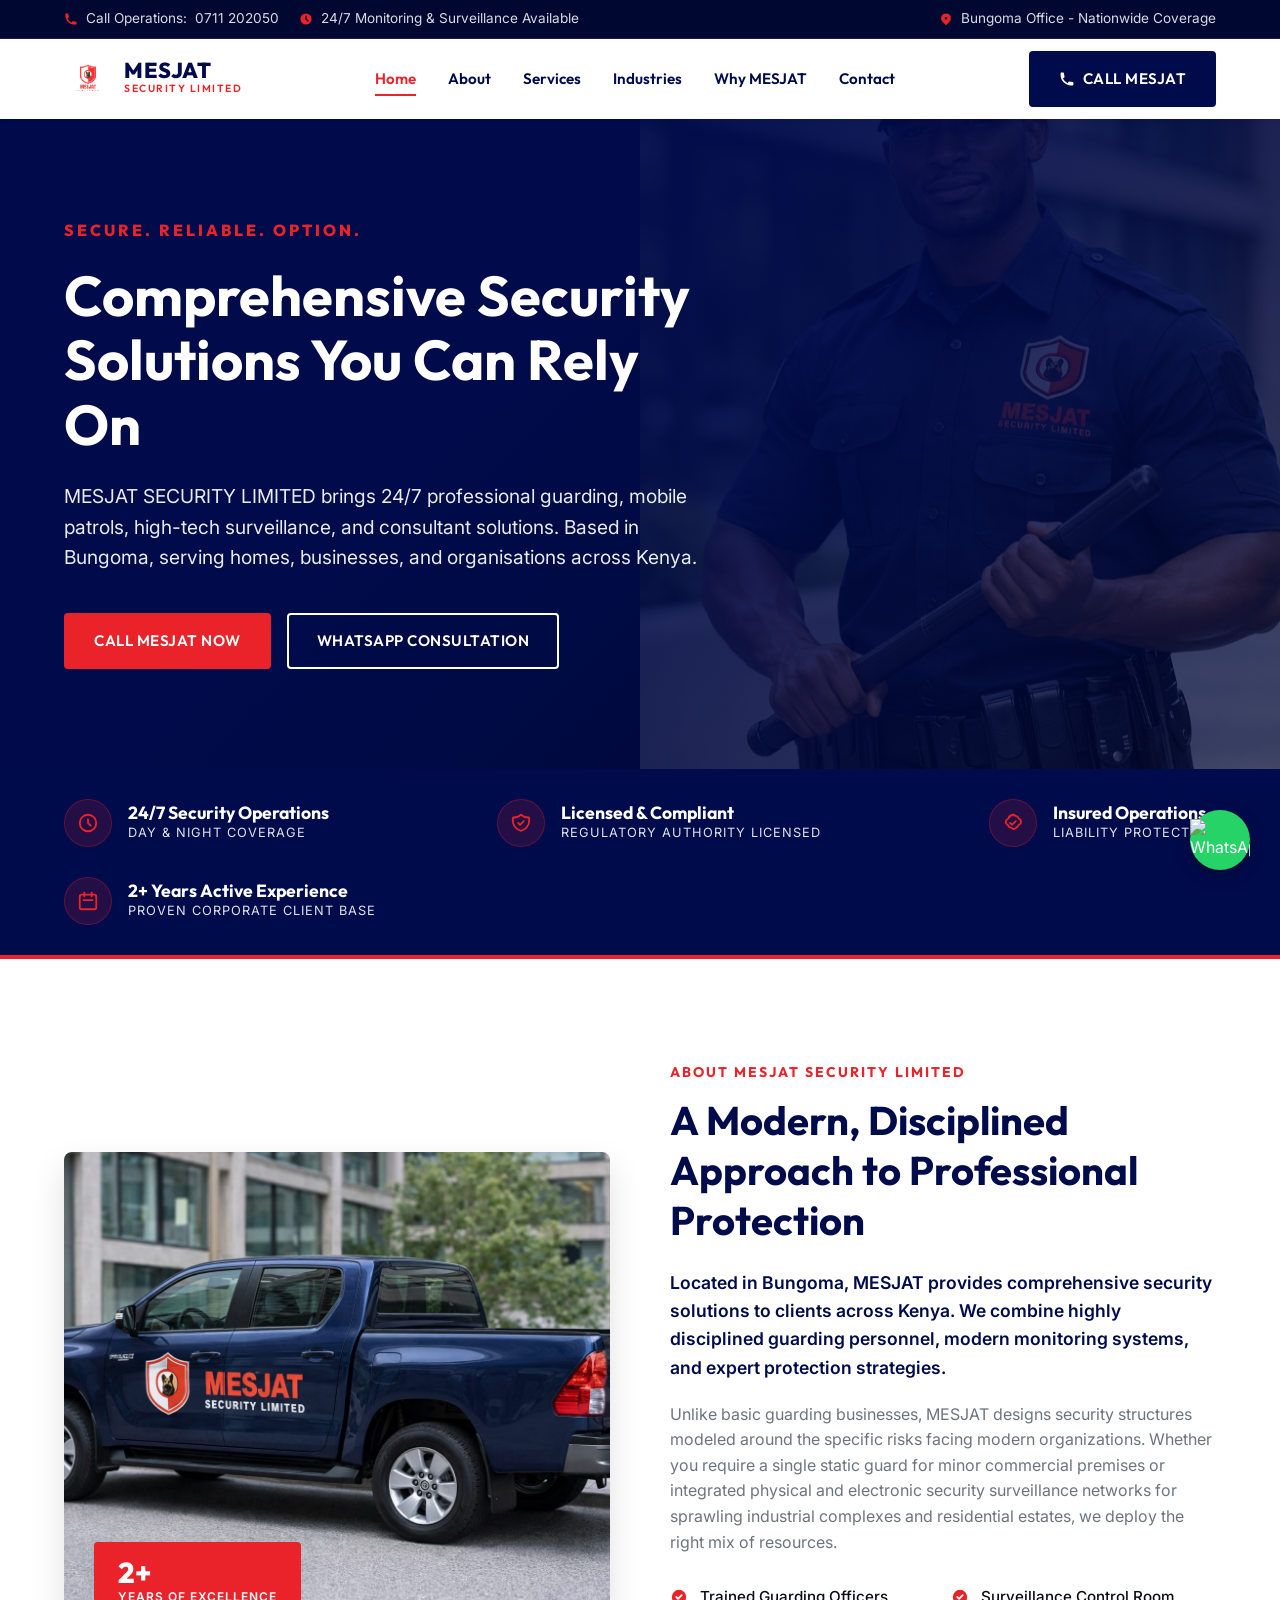
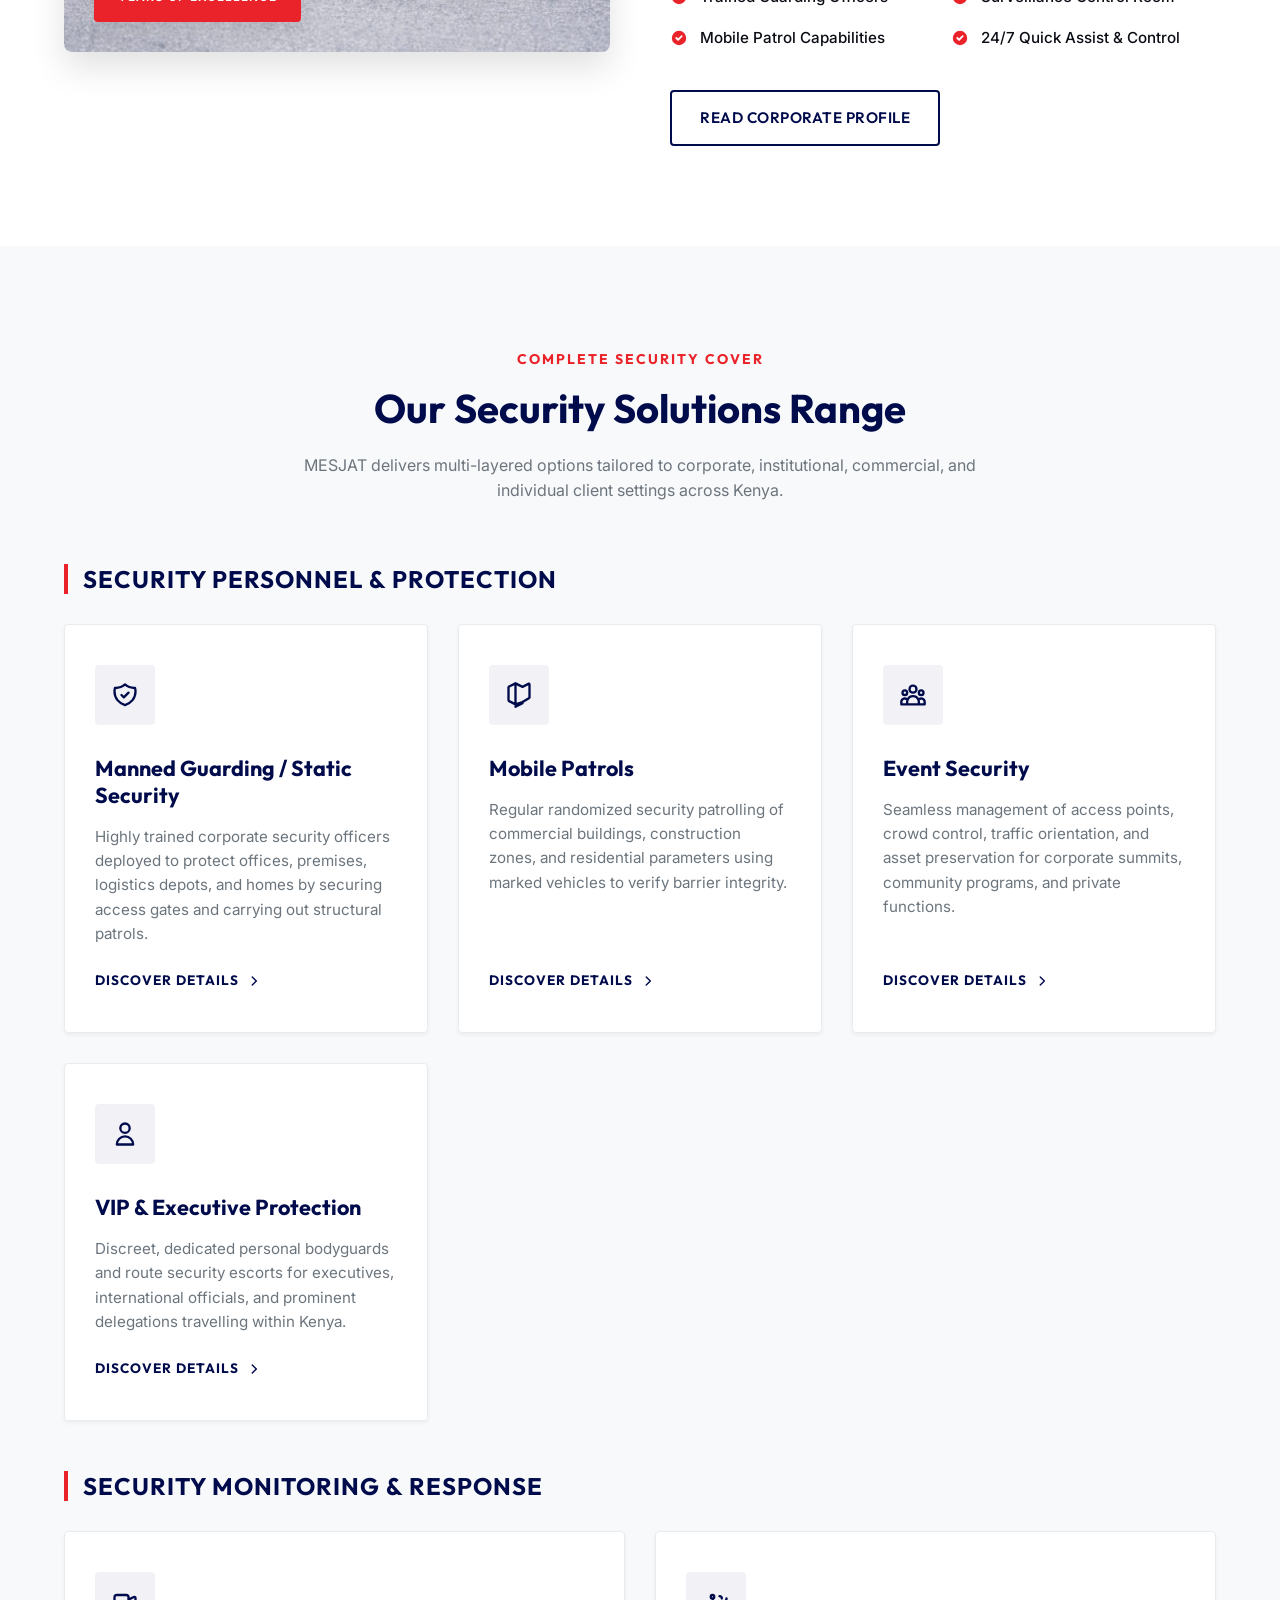
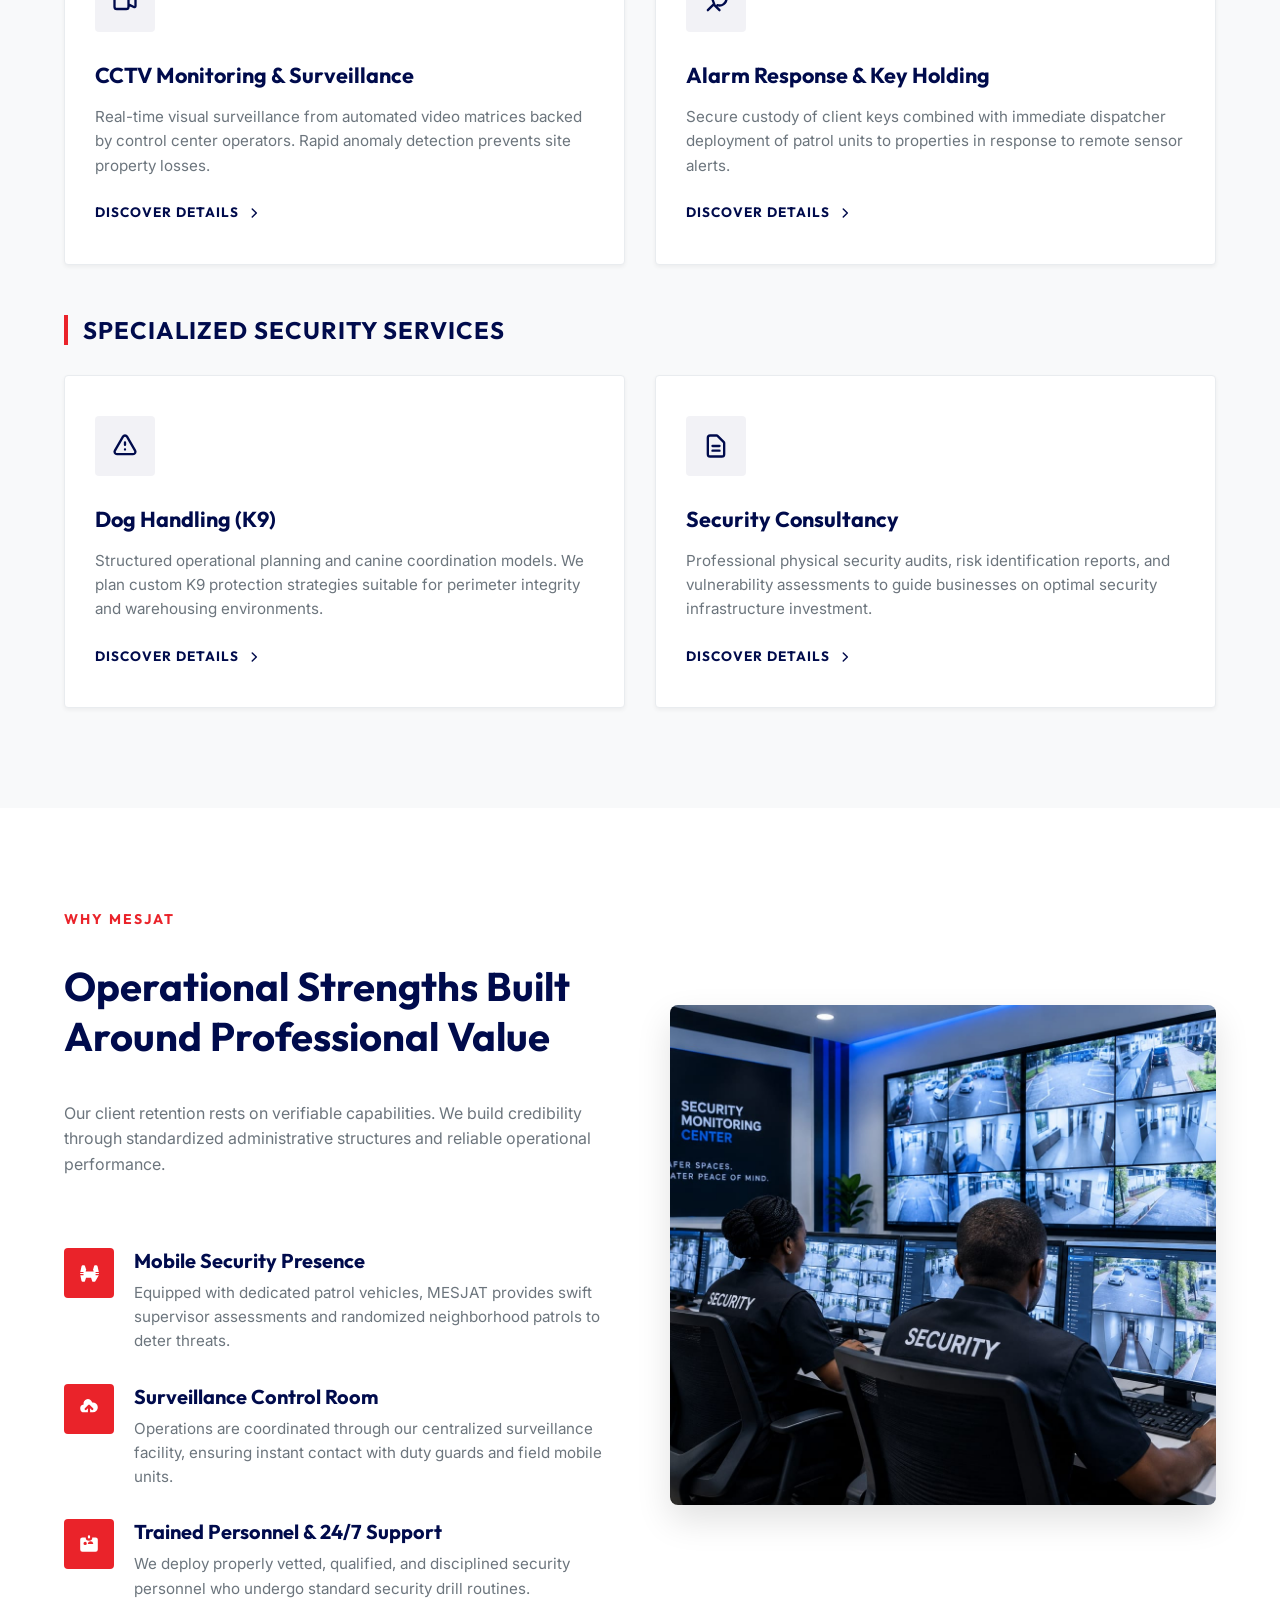
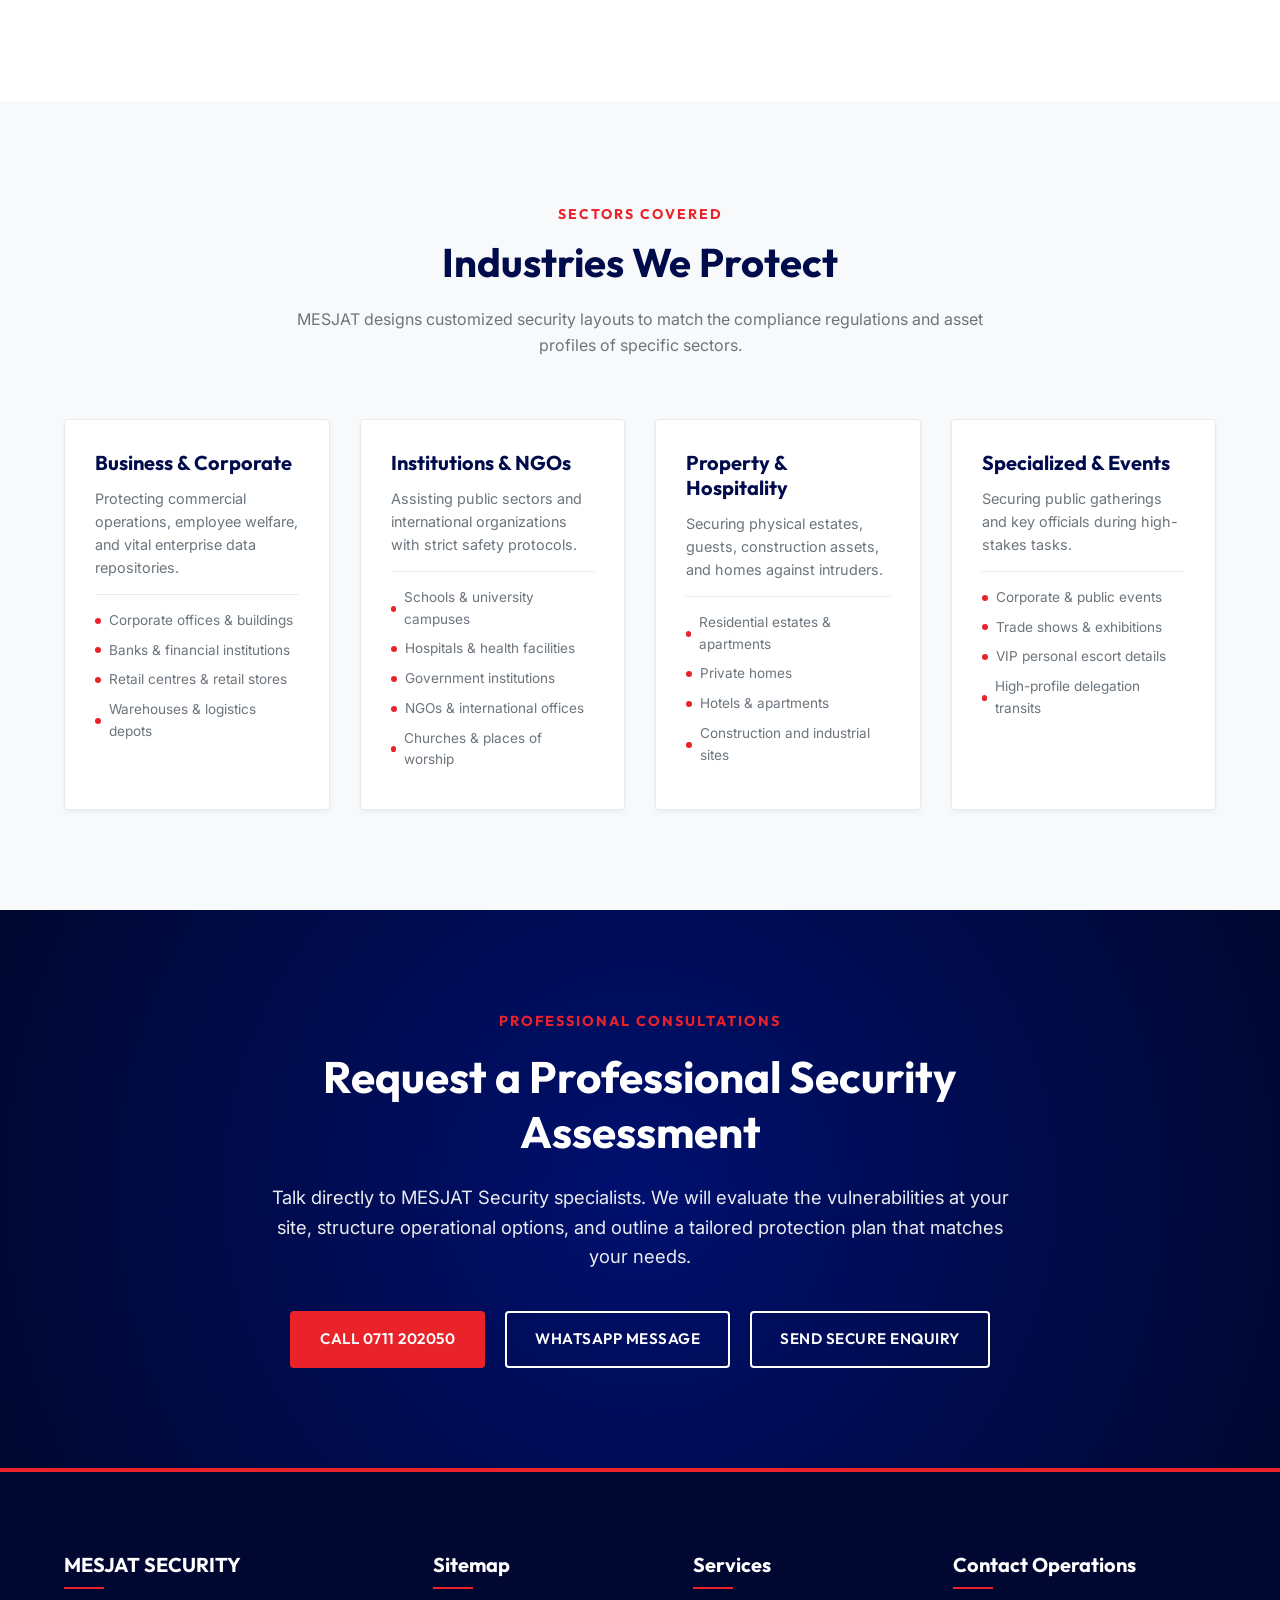
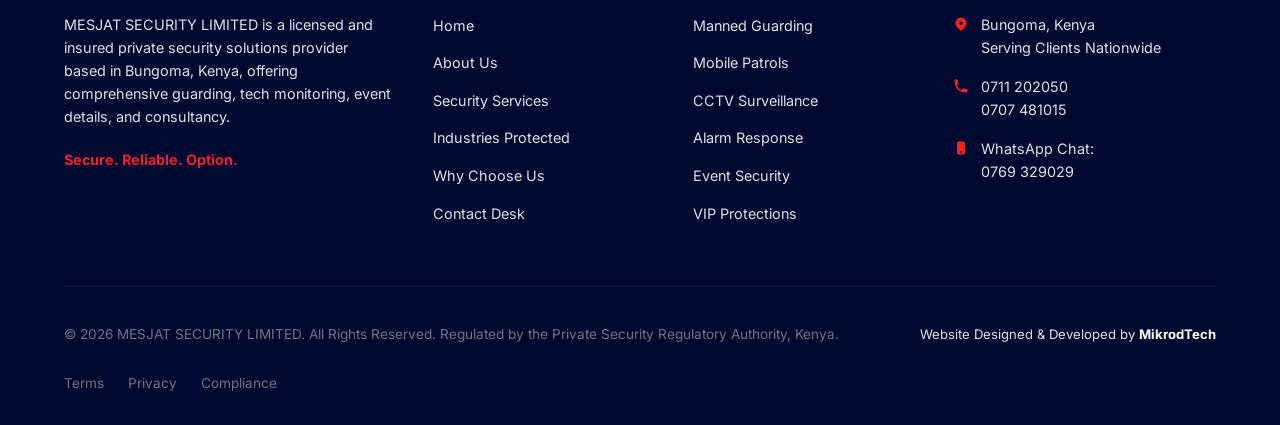
==== commit 75bad919: "Adding email and Created by MikrodTech  MESJAT website" ====
--- a/index.html
+++ b/index.html
@@ -685,27 +685,33 @@
                 </div>
             </div>
 
-            <div class="footer-bottom">
-                <p>&copy; 2026 MESJAT SECURITY LIMITED. All Rights Reserved. Regulated by the Private Security
-                    Regulatory Authority, Kenya.</p>
-                <div class="footer-bottom-links">
-                    <a href="contact.html">Terms</a>
-                    <a href="contact.html">Privacy</a>
-                    <a href="contact.html">Compliance</a>
-                </div>
-            </div>
+         <div class="footer-bottom">
+    <p>&copy; 2026 MESJAT SECURITY LIMITED. All Rights Reserved. Regulated by the Private Security
+        Regulatory Authority, Kenya.</p>
+
+    <div class="website-credit">
+        Website Designed &amp; Developed by
+        <a href="https://mikrodtech.co.ke" target="_blank" rel="noopener noreferrer">
+            MikrodTech
+        </a>
+    </div>
+
+    <div class="footer-bottom-links">
+        <a href="contact.html">Terms</a>
+        <a href="contact.html">Privacy</a>
+        <a href="contact.html">Compliance</a>
+    </div>
+</div>
         </div>
     </footer>
 
-    <!-- Floating WhatsApp Widget -->
-    <a href="#" class="whats-app-btn whatsapp-link-btn" target="_blank" rel="noopener"
-        aria-label="Chat with MESJAT on WhatsApp">
-        <svg viewBox="0 0 24 24" fill="currentColor">
-            <path
-                d="M.057 24l1.687-6.163c-1.041-1.804-1.588-3.849-1.587-5.946C.003 5.419 5.422.002 12.079.002c3.222.001 6.252 1.255 8.533 3.538 2.28 2.282 3.53 5.314 3.528 8.537-.006 6.661-5.426 12.079-12.081 12.079-.001 0-.001 0-.002 0-2.002-.001-3.973-.5-5.713-1.448L0 24zm6.75-2.885c1.611.955 3.197 1.458 4.705 1.458 5.626 0 10.201-4.576 10.206-10.206.002-2.727-1.059-5.291-2.988-7.222-1.928-1.93-4.492-2.991-7.22-2.991-5.631 0-10.21 4.58-10.215 10.211-.001 1.776.495 3.447 1.436 4.9L1.042 22.37l4.908-1.288-.143-.227c-.896-1.424-1.371-3.08-1.37-4.78.005-5.074 4.126-9.196 9.206-9.196 2.46 0 4.773.96 6.516 2.704 1.74 1.742 2.7 4.056 2.698 6.517-.005 5.078-4.128 9.201-9.208 9.201-1.636 0-3.111-.475-4.497-1.411l-.323-.192-3.342.877.892-3.25-.238-.38c-.974-1.554-1.488-3.359-1.487-5.215a9.124 9.124 0 011.085-4.298z" />
-        </svg>
-        <span class="whats-app-tooltip">Chat with MESJAT</span>
-    </a>
+<a href="#" class="whats-app-btn whatsapp-link-btn" target="_blank" rel="noopener"
+    aria-label="Chat with MESJAT on WhatsApp">
+
+    <img src="assets/whatsapp.gif" alt="WhatsApp" class="whatsapp-icon">
+
+    <span class="whats-app-tooltip">Chat with MESJAT</span>
+</a>
 
     <!-- Core Scripts -->
     <script src="js/main.js"></script>
--- a/css/style.css
+++ b/css/style.css
@@ -1382,3 +1382,28 @@
         grid-template-columns: 1fr;
     }
 }
+
+
+/* ==========================================
+   WEBSITE DEVELOPER CREDIT
+   ========================================== */
+
+.website-credit {
+    font-size: 0.82rem;
+    color: var(--color-gray-200);
+    text-align: center;
+    margin: 8px 0;
+    line-height: 1.5;
+}
+
+.website-credit a {
+    color: var(--color-light);
+    font-weight: 700;
+    text-decoration: none;
+    transition: color 0.25s ease;
+}
+
+.website-credit a:hover {
+    color: var(--brand-red);
+    text-decoration: underline;
+}
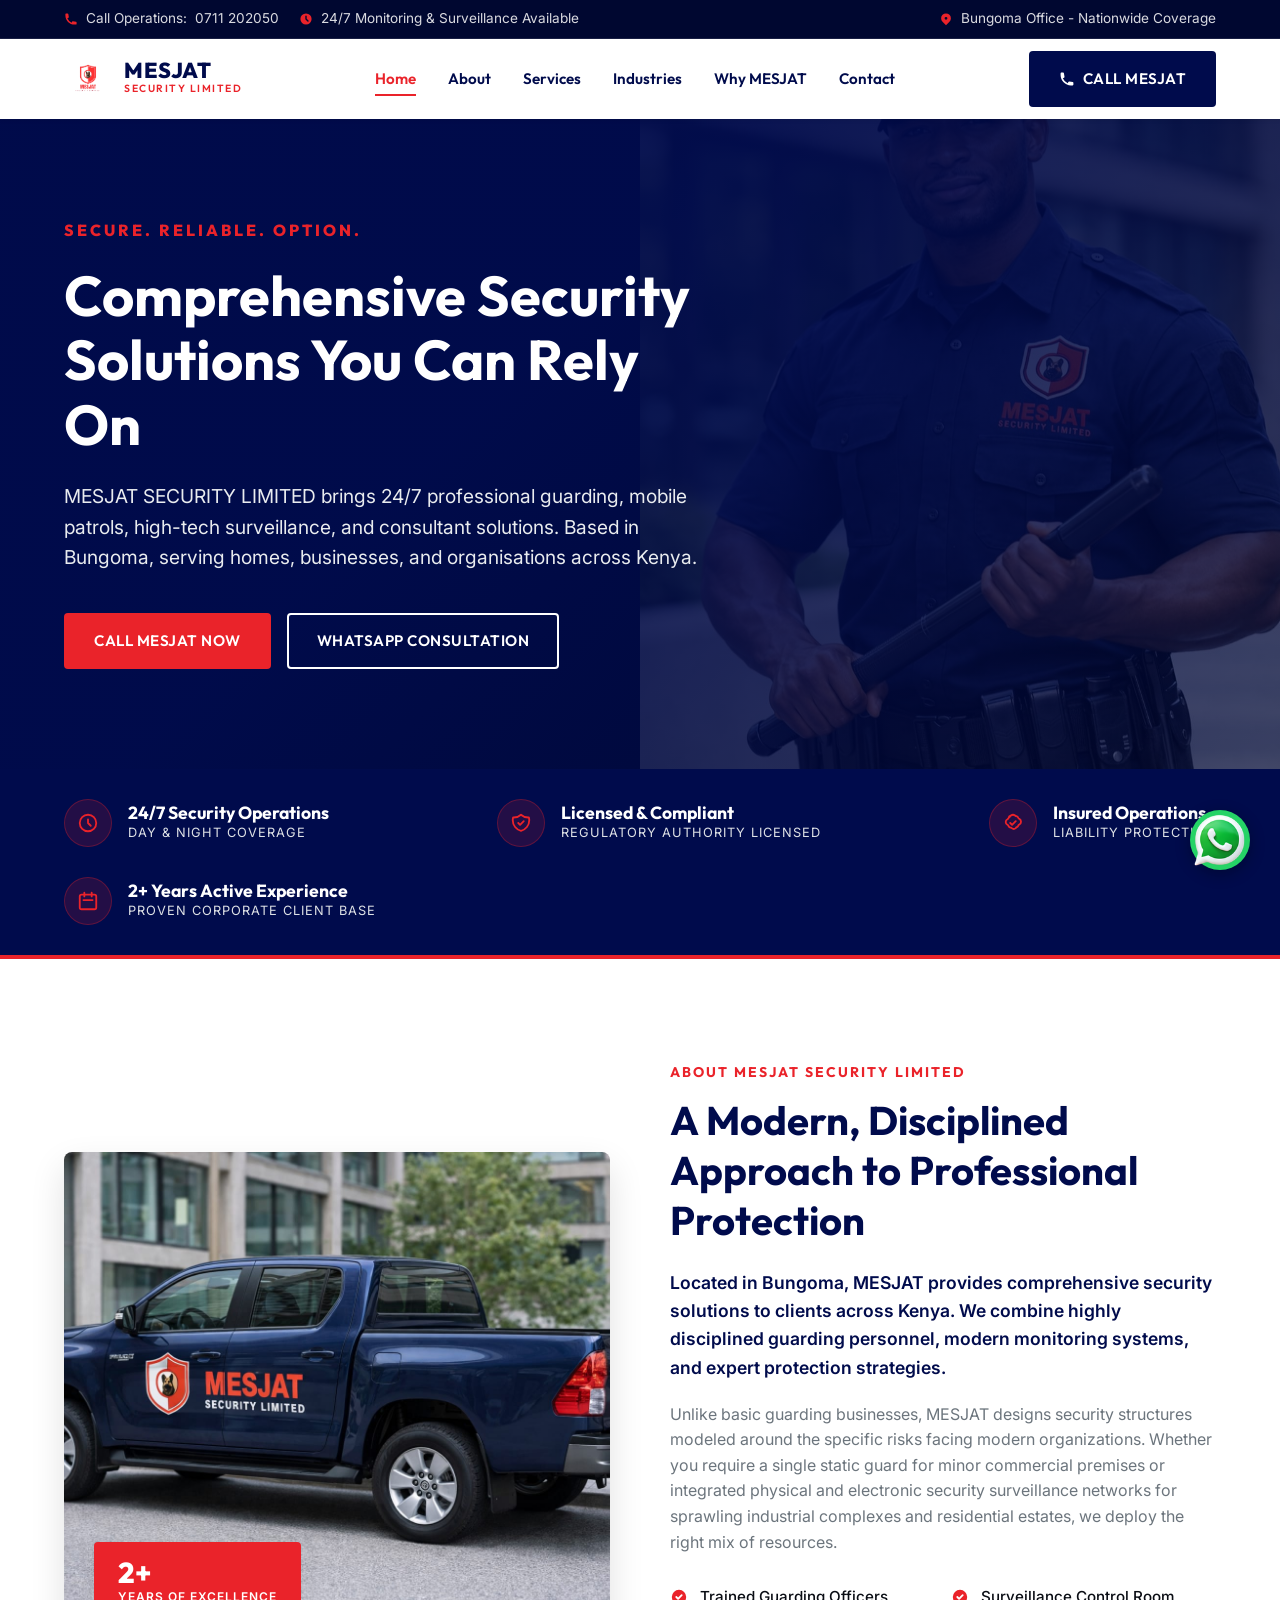
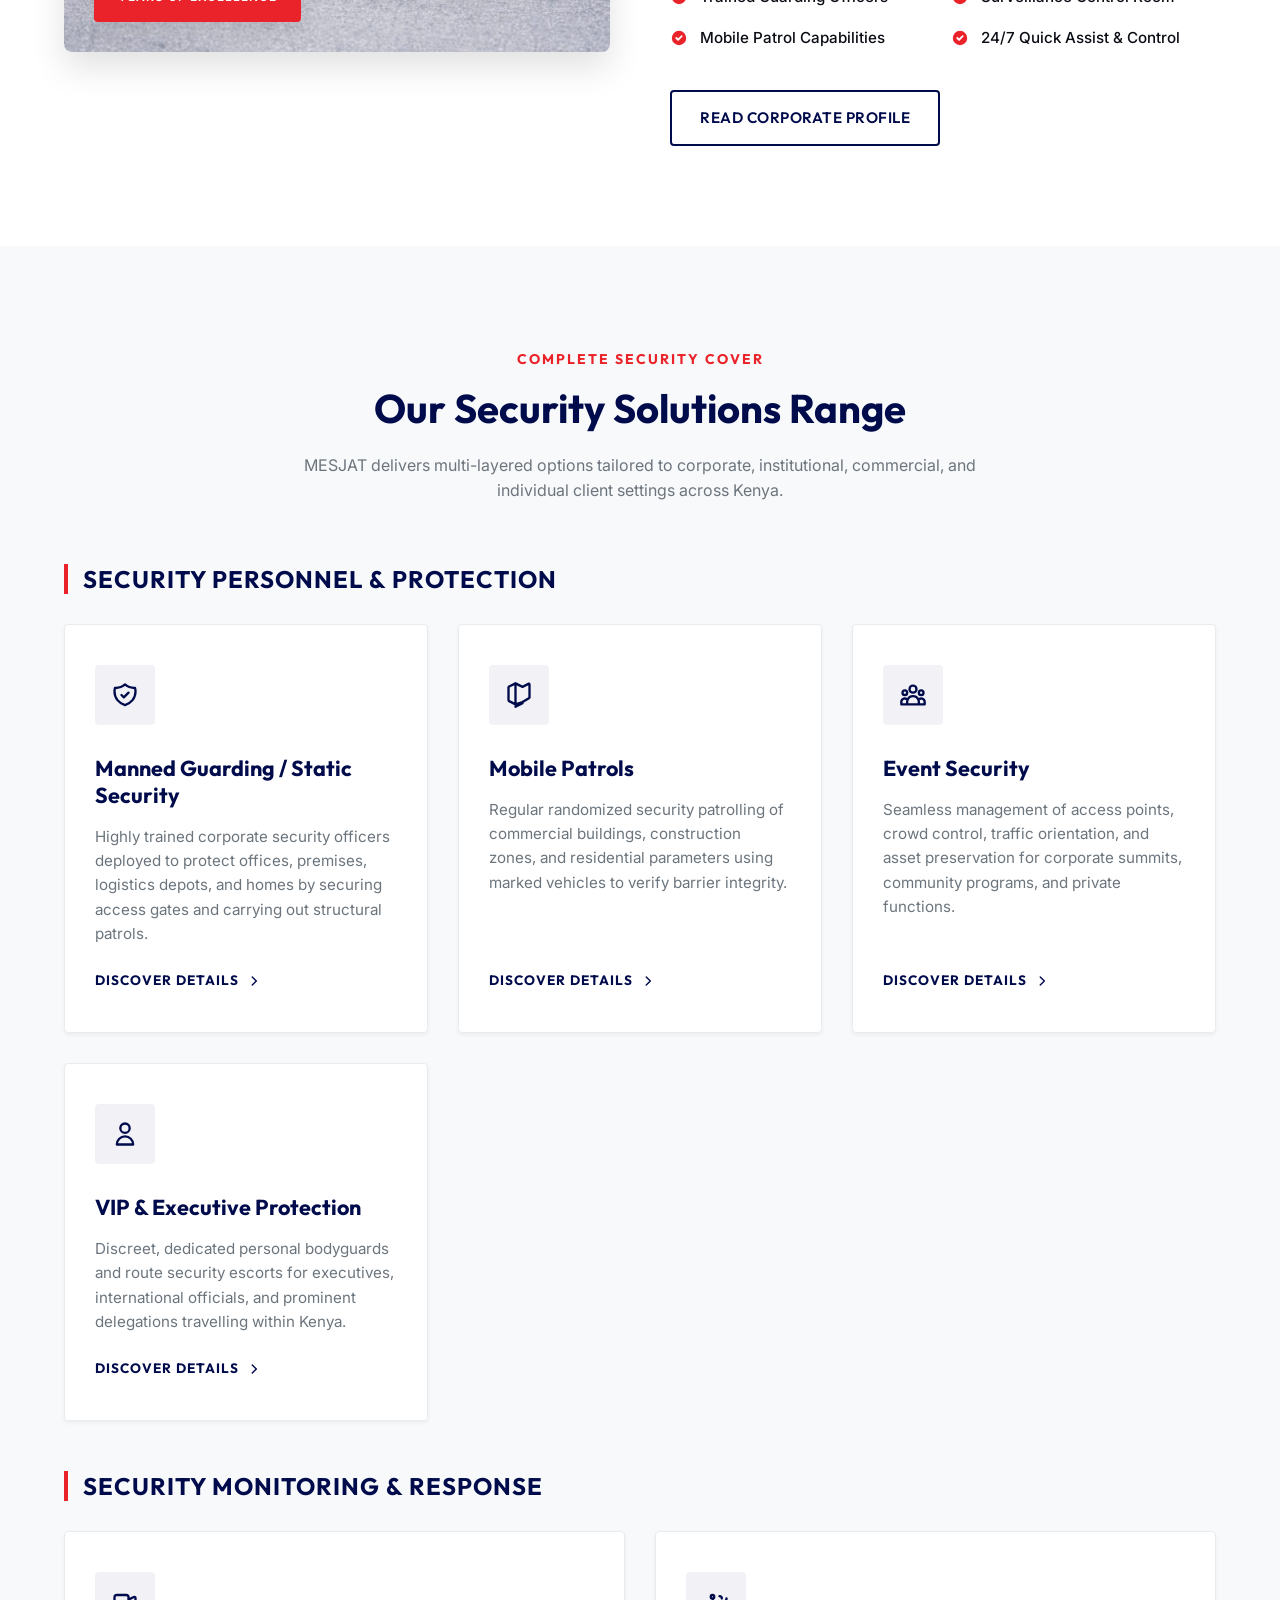
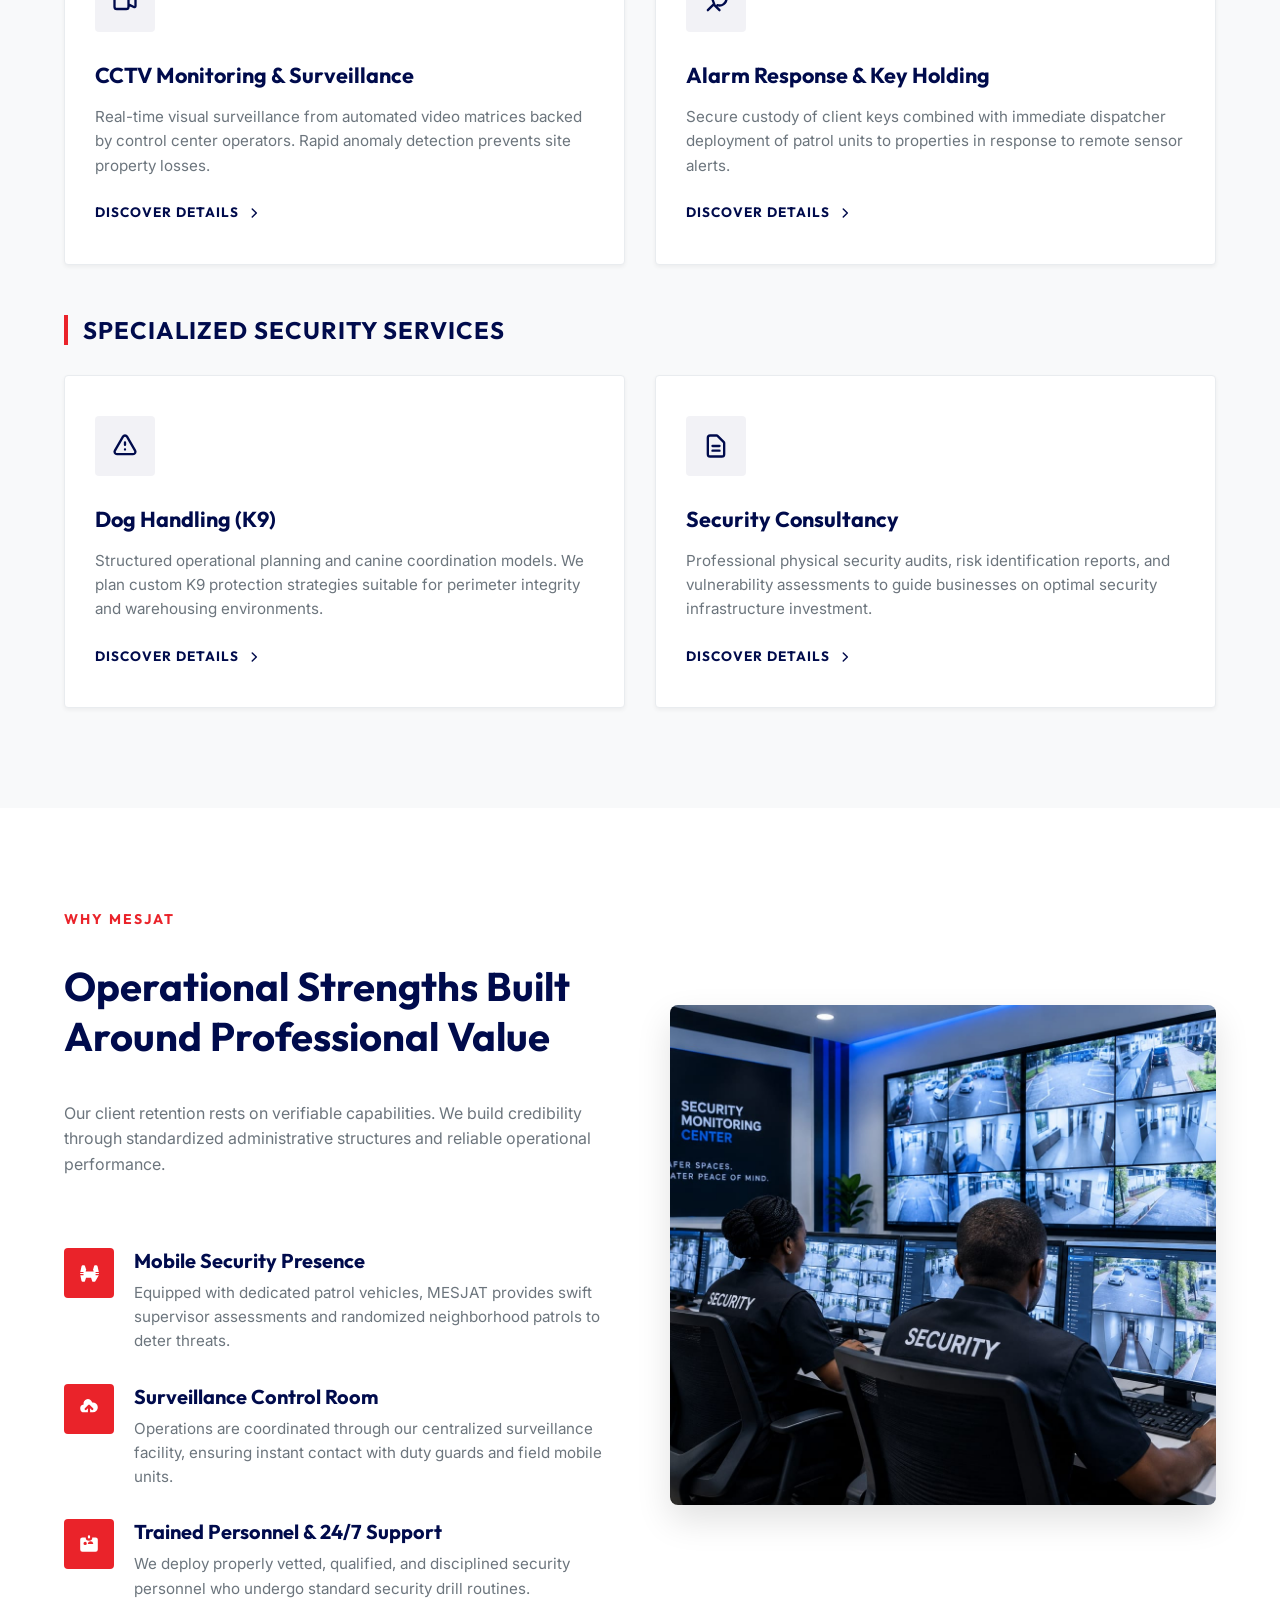
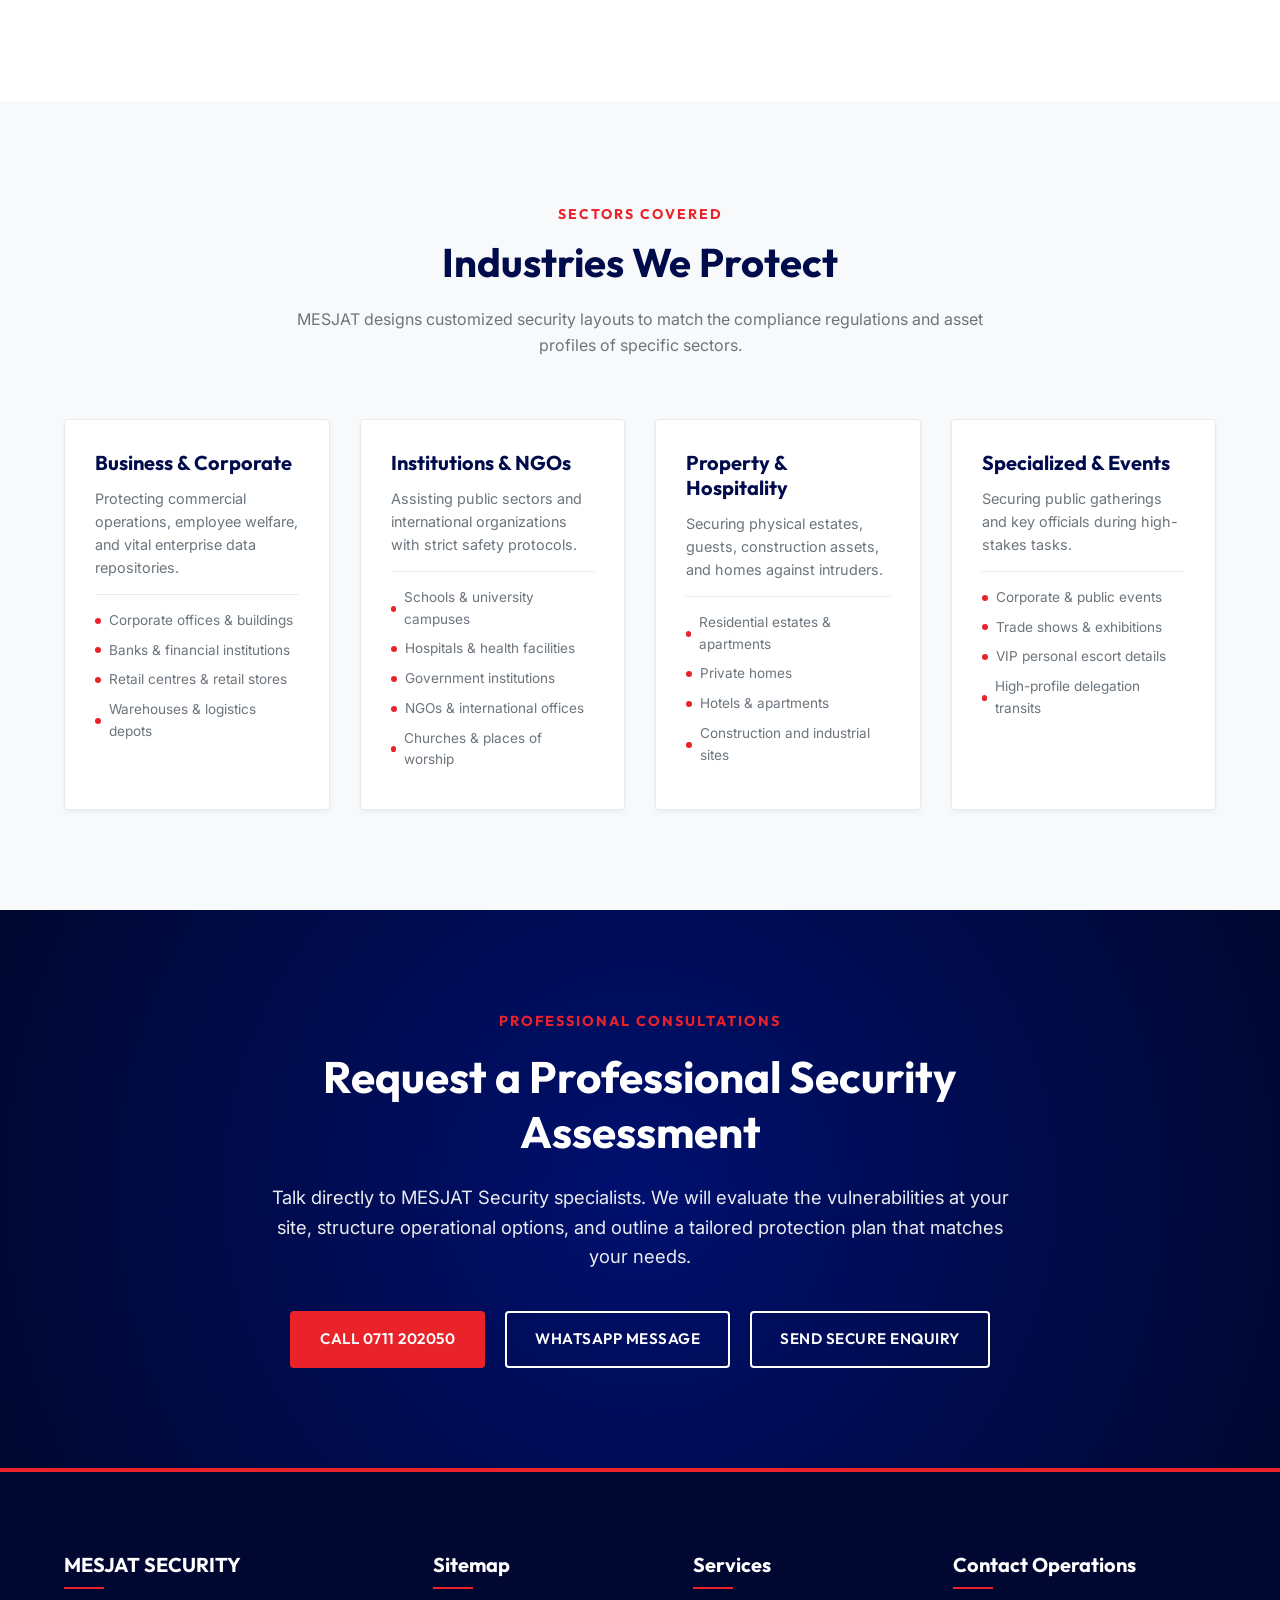
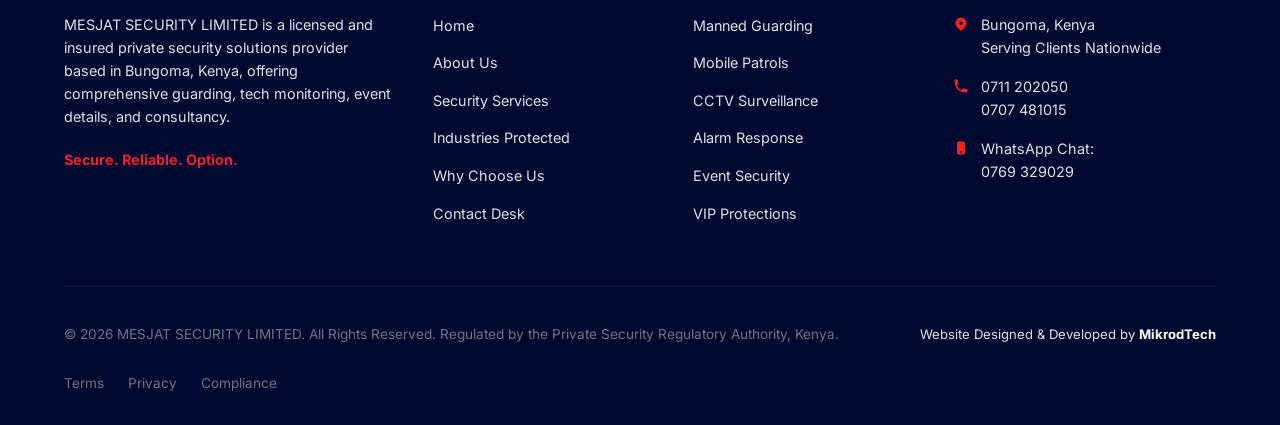
==== commit 55f06e0a: "Upgrade 3 MESJAT website" ====
--- a/index.html
+++ b/index.html
@@ -708,7 +708,7 @@
 <a href="#" class="whats-app-btn whatsapp-link-btn" target="_blank" rel="noopener"
     aria-label="Chat with MESJAT on WhatsApp">
 
-    <img src="assets/whatsapp.gif" alt="WhatsApp" class="whatsapp-icon">
+    <img src="assets/whatsapp.png" alt="WhatsApp" class="whatsapp-icon">
 
     <span class="whats-app-tooltip">Chat with MESJAT</span>
 </a>
